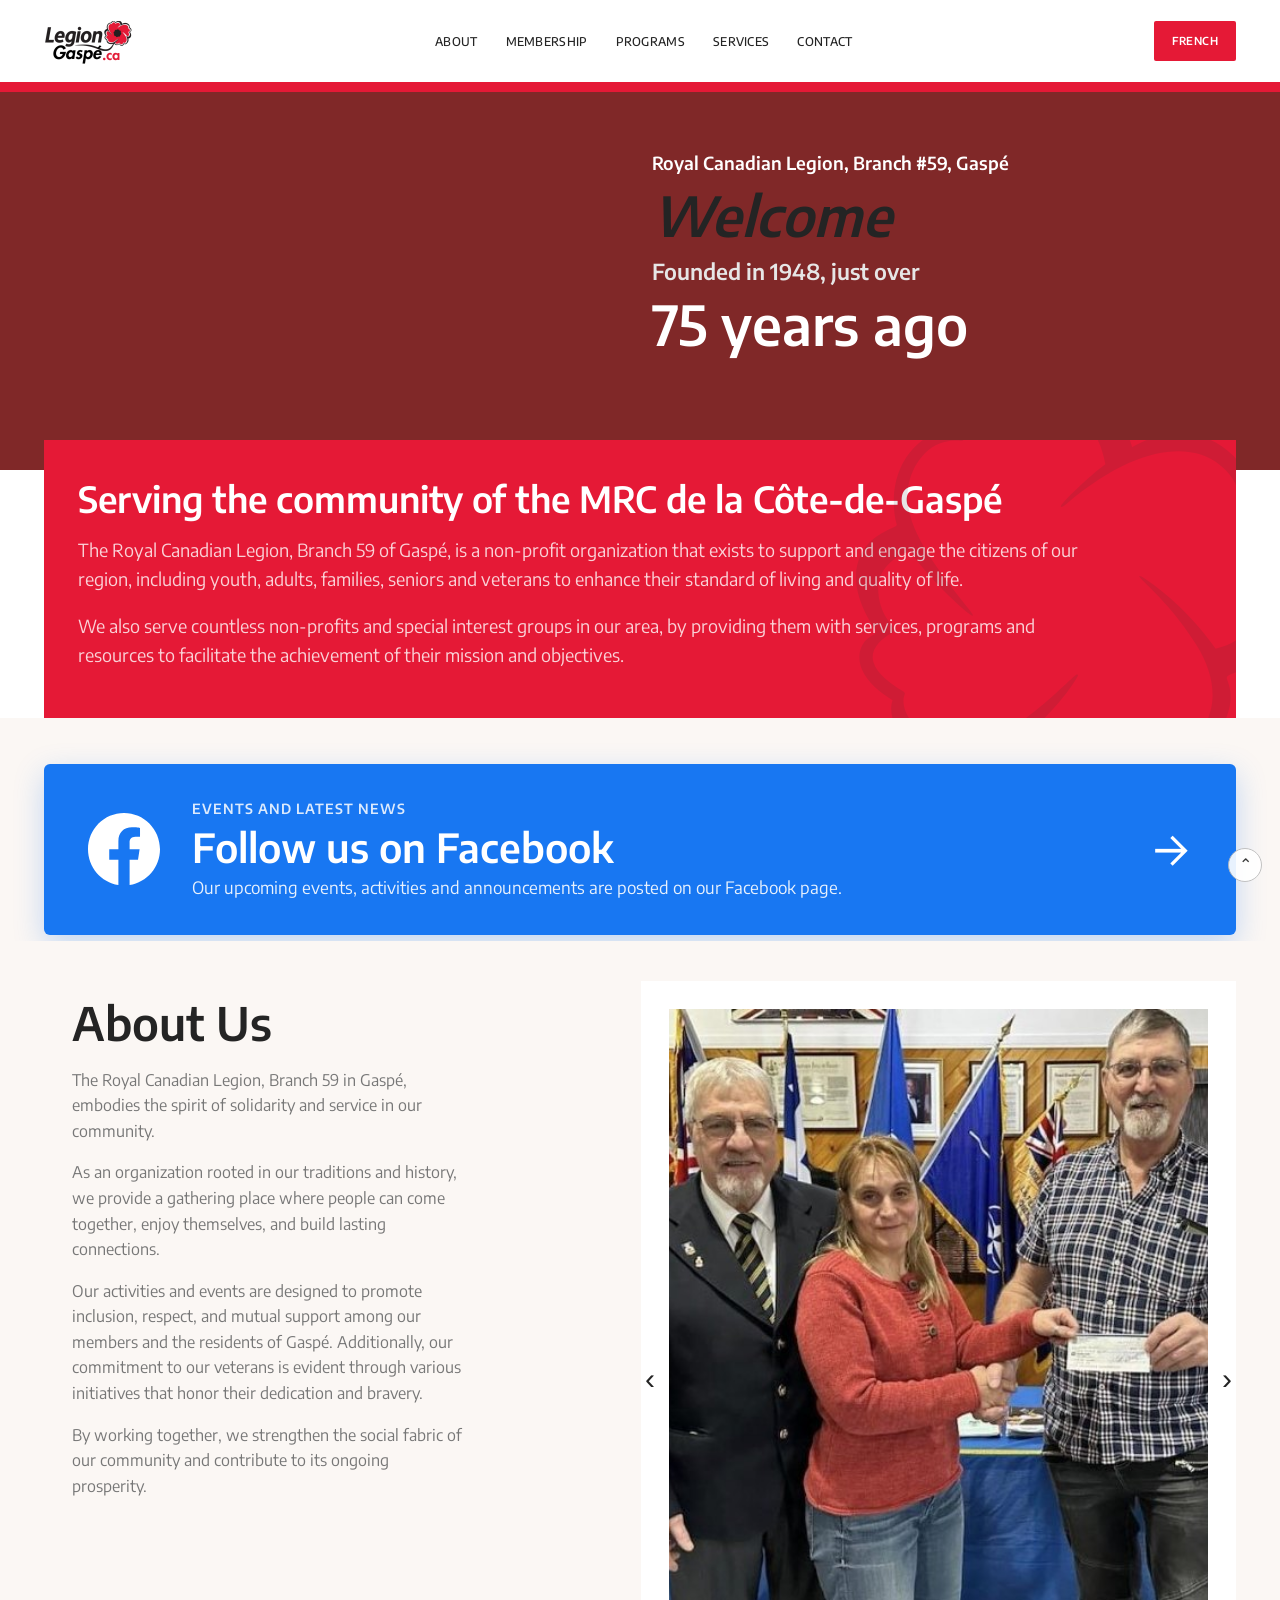
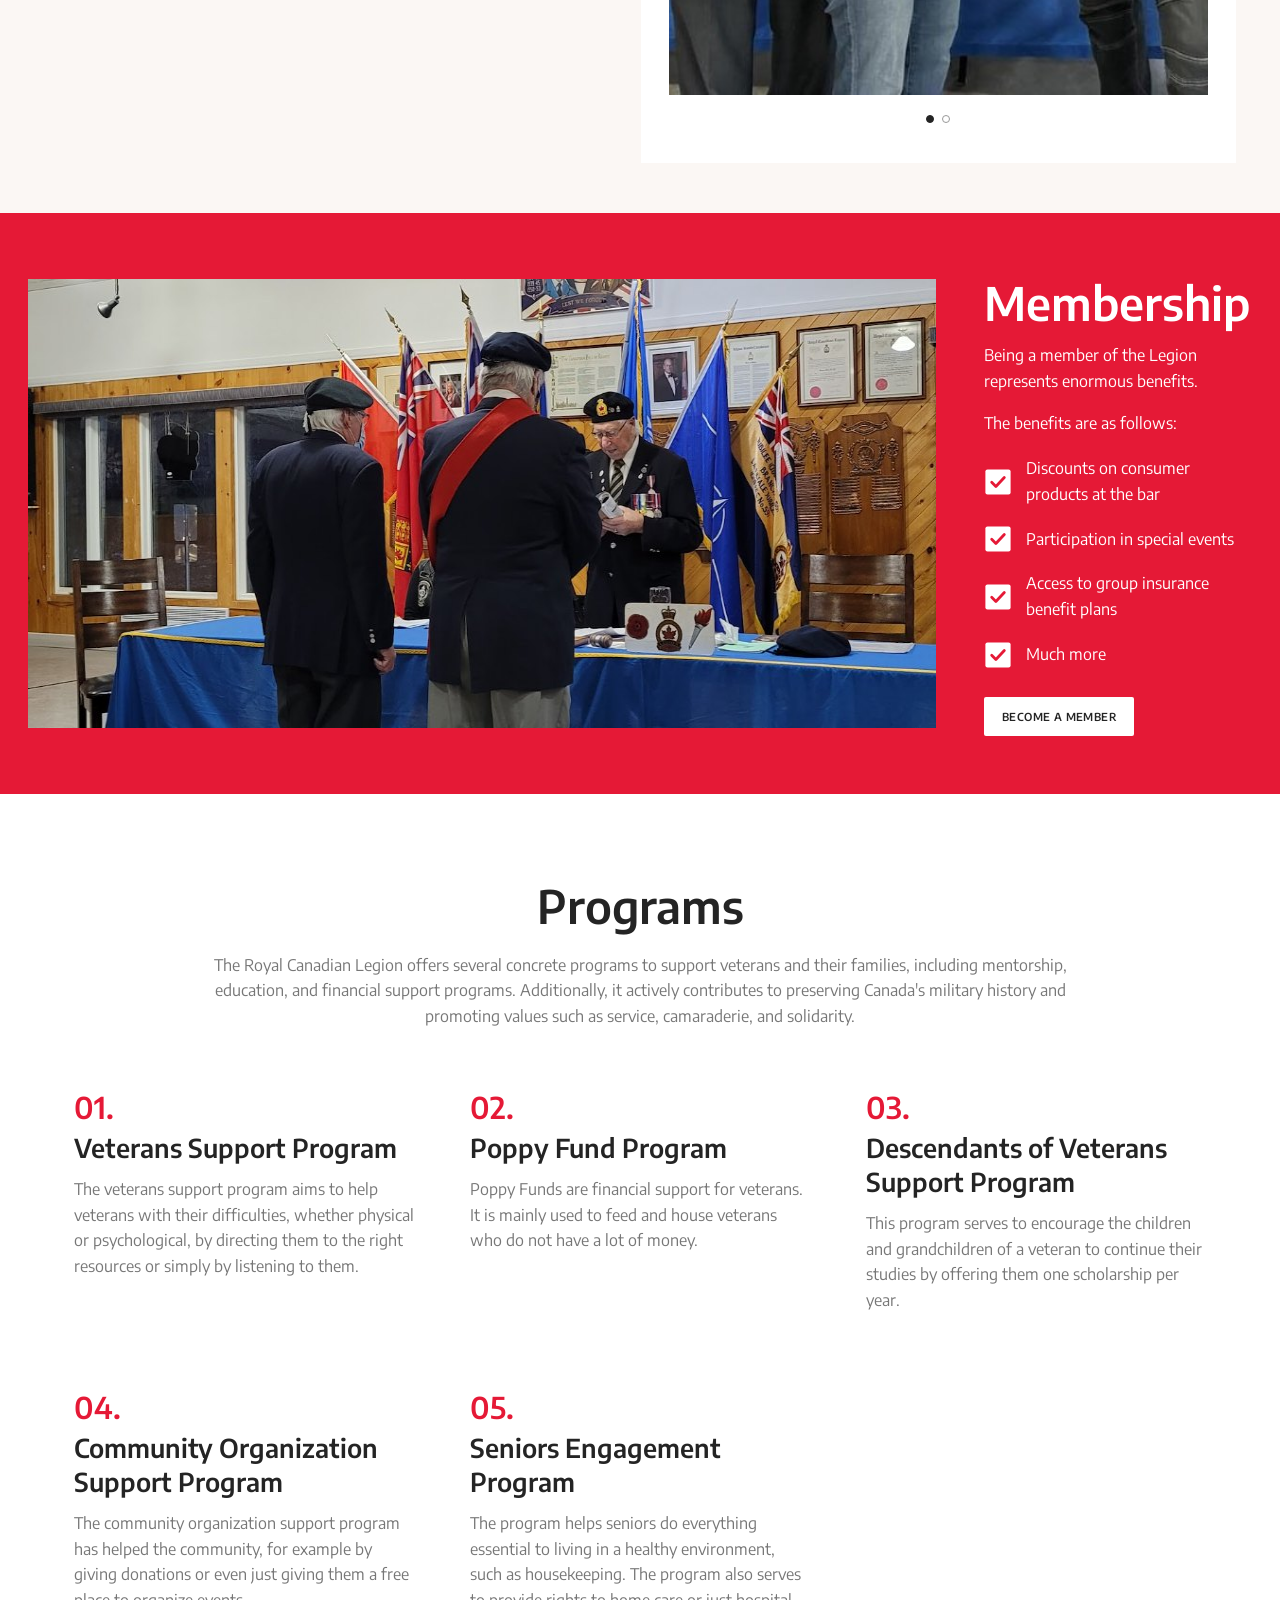
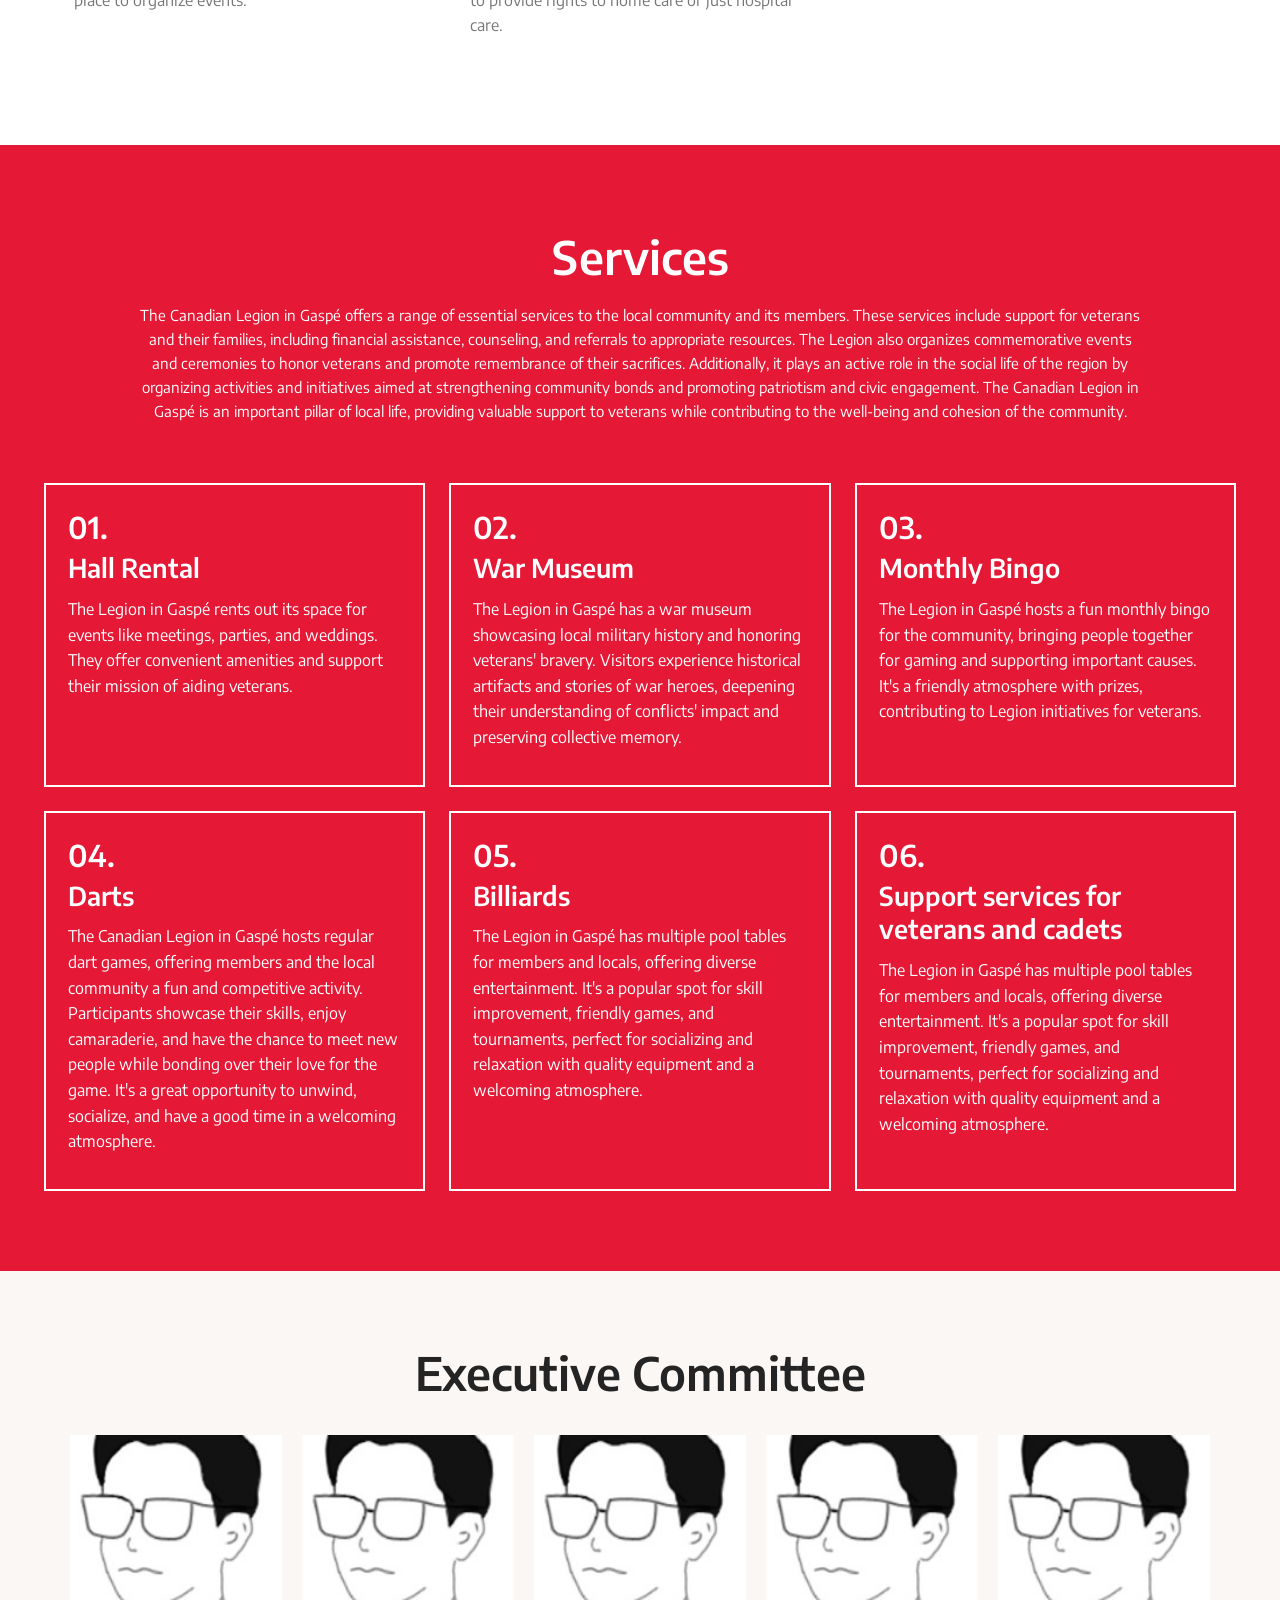
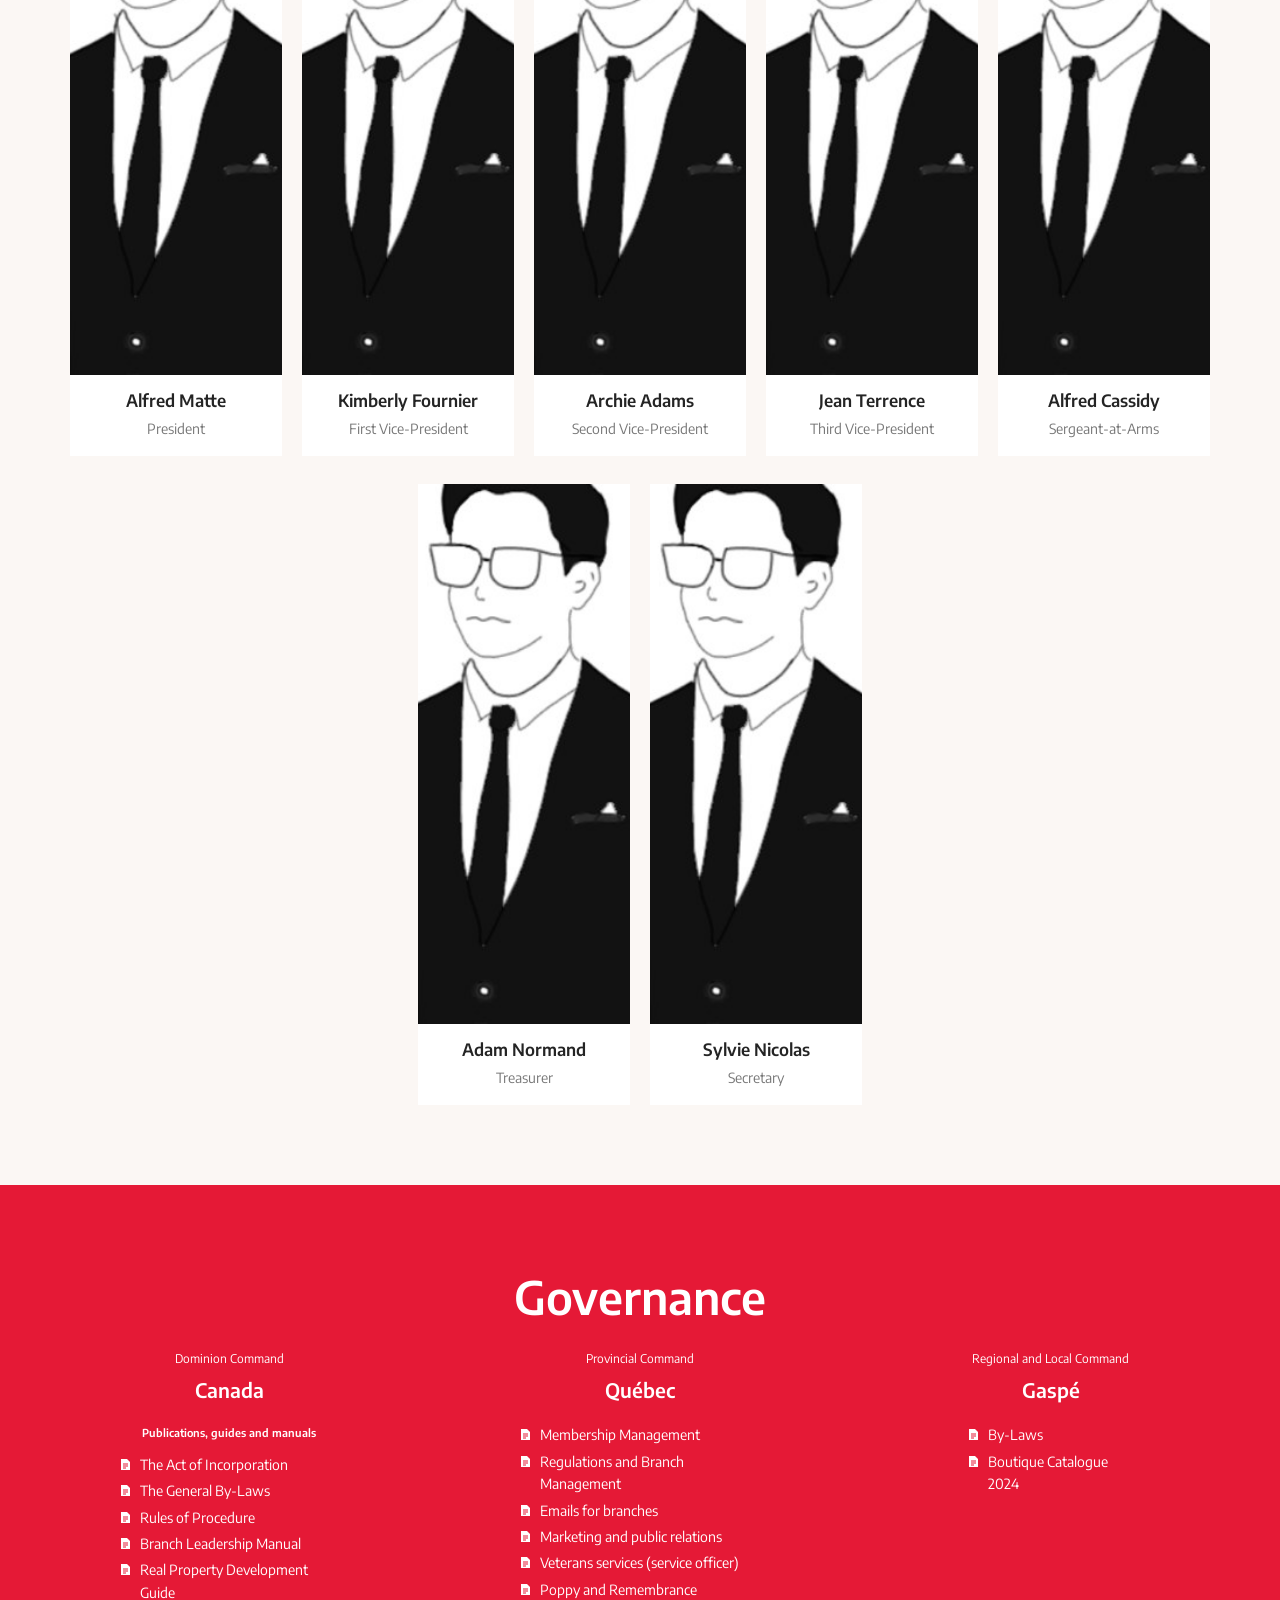
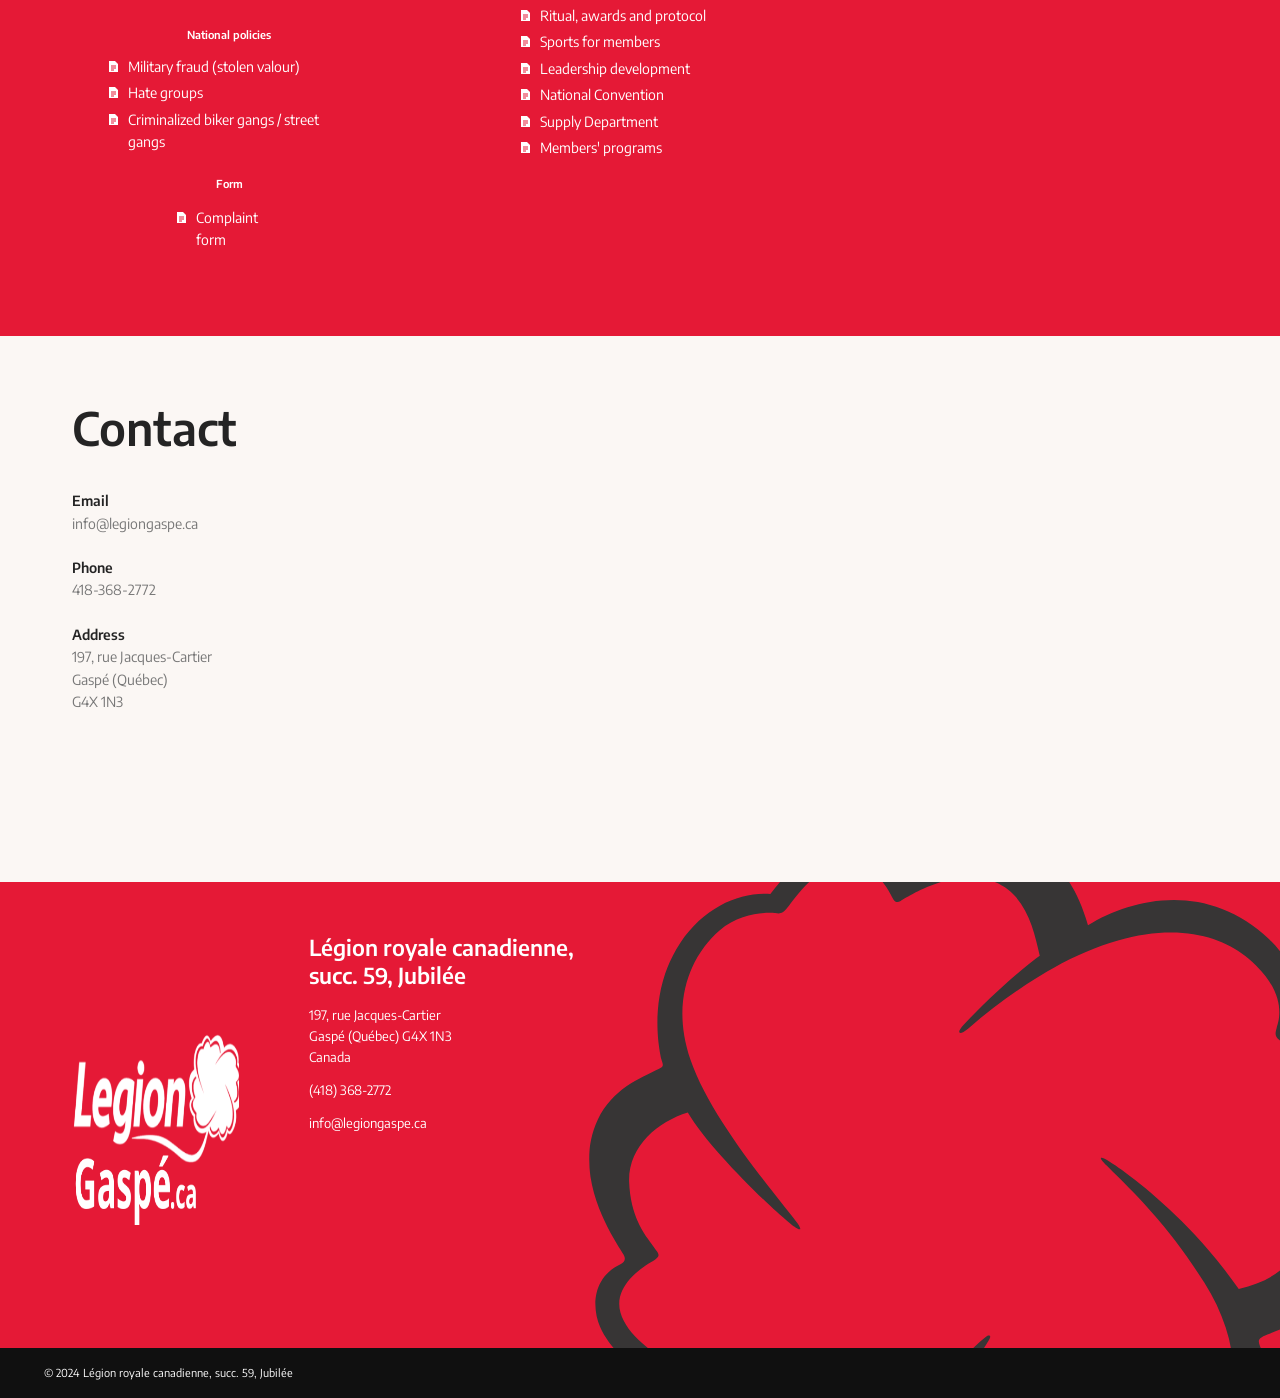
==== index.html @ cd894295 "Migrate Légion Gaspé site from WordPress to static site EN and FR single-page sites, shared CSS/JS, " ====
<!doctype html>
<html lang="en-CA">
<head>
<meta charset="utf-8">
<meta name="viewport" content="width=device-width, initial-scale=1">
<title>Royal Canadian Legion, Branch 59, Gaspé</title>
<meta name="description" content="The Royal Canadian Legion, Branch 59 in Gaspé: supporting veterans, families and the community of the MRC de la Côte-de-Gaspé since 1948.">
<link rel="alternate" hreflang="fr" href="francais/">
<link rel="icon" href="favicon.svg" type="image/svg+xml">
<link rel="preconnect" href="https://fonts.googleapis.com">
<link rel="preconnect" href="https://fonts.gstatic.com" crossorigin>
<link href="https://fonts.googleapis.com/css2?family=Encode+Sans:ital,wght@0,400;0,500;0,600;1,600&amp;display=swap" rel="stylesheet">
<link rel="stylesheet" href="assets/site.css">
</head>
<body>
<header class="site-header">
  <div class="wrap">
    <a class="brand" href="#top" aria-label="Royal Canadian Legion, Branch 59, Gaspé"><img src="assets/logo.png" alt="Legion Gaspé" width="360" height="240"></a>
    <nav aria-label="Menu">
      <button class="menu-toggle" aria-expanded="false" aria-controls="nav" aria-label="Menu"><span></span><span></span><span></span></button>
      <ul class="nav" id="nav">
        <li><a href="#about">About</a></li>
        <li><a href="#membership">Membership</a></li>
        <li><a href="#programs">Programs</a></li>
        <li><a href="#services">Services</a></li>
        <li><a href="#contact">Contact</a></li>
      </ul>
    </nav>
    <a class="btn header-cta" href="francais/" hreflang="fr" lang="fr">French</a>
  </div>
</header>

<main id="top">
<section class="hero" aria-label="Welcome">
  <iframe src="https://www.youtube-nocookie.com/embed/n4W3IsTCSDo?autoplay=1&amp;mute=1&amp;loop=1&amp;playlist=n4W3IsTCSDo&amp;controls=0&amp;playsinline=1&amp;rel=0&amp;modestbranding=1" title="" aria-hidden="true" tabindex="-1" allow="autoplay; encrypted-media" loading="lazy"></iframe>
  <div class="wrap">
    <div class="hero-text">
      <p class="kicker">Royal Canadian Legion, Branch #59, Gaspé</p>
      <h1 class="big it">Welcome</h1>
      <p class="mid">Founded in 1948, just over</p>
      <p class="big">75 years ago</p>
    </div>
  </div>
</section>

<section class="intro">
  <div class="wrap card">
    <h2>Serving the community of the MRC de la Côte-de-Gaspé</h2>
    <p>The Royal Canadian Legion, Branch 59 of Gaspé, is a non-profit organization that exists to support and engage the citizens of our region, including youth, adults, families, seniors and veterans to enhance their standard of living and quality of life.</p><p>We also serve countless non-profits and special interest groups in our area, by providing them with services, programs and resources to facilitate the achievement of their mission and objectives.</p>
  </div>
</section>

<section class="fb" id="events">
  <div class="wrap">
    <a class="fb-btn" href="https://www.facebook.com/" target="_blank" rel="noopener">
      <svg viewBox="0 0 24 24" width="64" height="64" aria-hidden="true"><path fill="currentColor" d="M24 12.07C24 5.4 18.63 0 12 0S0 5.4 0 12.07C0 18.1 4.39 23.1 10.13 24v-8.44H7.08v-3.49h3.05V9.41c0-3.02 1.79-4.69 4.53-4.69 1.31 0 2.68.24 2.68.24v2.97h-1.51c-1.49 0-1.96.93-1.96 1.89v2.25h3.33l-.53 3.49h-2.8V24C19.61 23.1 24 18.1 24 12.07z"/></svg>
      <span class="fb-copy"><span class="fb-kicker">Events and latest news</span><span class="fb-main">Follow us on Facebook</span><span class="fb-text">Our upcoming events, activities and announcements are posted on our Facebook page.</span></span>
      <span class="fb-arrow" aria-hidden="true">&#8594;</span>
    </a>
  </div>
</section>

<section class="about" id="about">
  <div class="wrap">
    <div class="about-text">
      <h2>About Us</h2>
      <p>The Royal Canadian Legion, Branch 59 in Gaspé, embodies the spirit of solidarity and service in our community.</p><p>As an organization rooted in our traditions and history, we provide a gathering place where people can come together, enjoy themselves, and build lasting connections.</p><p>Our activities and events are designed to promote inclusion, respect, and mutual support among our members and the residents of Gaspé. Additionally, our commitment to our veterans is evident through various initiatives that honor their dedication and bravery.</p><p>By working together, we strengthen the social fabric of our community and contribute to its ongoing prosperity.</p>
    </div>
    <div class="slider">
      <div class="slides">
        <img class="on" src="assets/about-1.jpg" alt="Branch members presenting a cheque at the Legion hall" width="600" height="606">
        <img src="assets/about-2.jpg" alt="Darts tournament winners at the Legion hall" width="480" height="854" loading="lazy">
      </div>
      <button class="arrow prev" aria-label="Previous image">&#8249;</button>
      <button class="arrow next" aria-label="Next image">&#8250;</button>
      <div class="dots"><button class="on" aria-label="Image 1"></button><button aria-label="Image 2"></button></div>
    </div>
  </div>
</section>

<section class="membership on-red" id="membership">
  <div class="inner">
    <img src="assets/membership.jpg" alt="Legion members at a ceremony in the branch hall" width="960" height="449" loading="lazy">
    <div>
      <h2>Membership</h2>
      <p>Being a member of the Legion represents enormous benefits.</p><p>The benefits are as follows:</p>
      <ul class="checks">
          <li><img src="assets/check.svg" alt="" width="28" height="28">Discounts on consumer products at the bar</li>
          <li><img src="assets/check.svg" alt="" width="28" height="28">Participation in special events</li>
          <li><img src="assets/check.svg" alt="" width="28" height="28">Access to group insurance benefit plans</li>
          <li><img src="assets/check.svg" alt="" width="28" height="28">Much more</li>
      </ul>
      <a class="btn btn-white" href="https://portal.legion.ca/join" target="_blank" rel="noopener">Become a member</a>
    </div>
  </div>
</section>

<section class="programs" id="programs">
  <div class="wrap">
    <h2 class="sec-title">Programs</h2>
    <p class="lead">The Royal Canadian Legion offers several concrete programs to support veterans and their families, including mentorship, education, and financial support programs. Additionally, it actively contributes to preserving Canada&#x27;s military history and promoting values such as service, camaraderie, and solidarity.</p>
    <div class="grid3">
      <div class="item"><span class="num">01.</span><h3>Veterans Support Program</h3><p>The veterans support program aims to help veterans with their difficulties, whether physical or psychological, by directing them to the right resources or simply by listening to them.</p></div>
      <div class="item"><span class="num">02.</span><h3>Poppy Fund Program</h3><p>Poppy Funds are financial support for veterans. It is mainly used to feed and house veterans who do not have a lot of money.</p></div>
      <div class="item"><span class="num">03.</span><h3>Descendants of Veterans Support Program</h3><p>This program serves to encourage the children and grandchildren of a veteran to continue their studies by offering them one scholarship per year.</p></div>
      <div class="item"><span class="num">04.</span><h3>Community Organization Support Program</h3><p>The community organization support program has helped the community, for example by giving donations or even just giving them a free place to organize events.</p></div>
      <div class="item"><span class="num">05.</span><h3>Seniors Engagement Program</h3><p>The program helps seniors do everything essential to living in a healthy environment, such as housekeeping. The program also serves to provide rights to home care or just hospital care.</p></div>
    </div>
  </div>
</section>

<section class="services on-red" id="services">
  <div class="wrap">
    <h2 class="sec-title">Services</h2>
    <p class="lead">The Canadian Legion in Gaspé offers a range of essential services to the local community and its members. These services include support for veterans and their families, including financial assistance, counseling, and referrals to appropriate resources. The Legion also organizes commemorative events and ceremonies to honor veterans and promote remembrance of their sacrifices. Additionally, it plays an active role in the social life of the region by organizing activities and initiatives aimed at strengthening community bonds and promoting patriotism and civic engagement. The Canadian Legion in Gaspé is an important pillar of local life, providing valuable support to veterans while contributing to the well-being and cohesion of the community.</p>
    <div class="grid3">
      <div class="item"><span class="num">01.</span><h3>Hall Rental</h3><p>The Legion in Gaspé rents out its space for events like meetings, parties, and weddings. They offer convenient amenities and support their mission of aiding veterans.</p></div>
      <div class="item"><span class="num">02.</span><h3>War Museum</h3><p>The Legion in Gaspé has a war museum showcasing local military history and honoring veterans&#x27; bravery. Visitors experience historical artifacts and stories of war heroes, deepening their understanding of conflicts&#x27; impact and preserving collective memory.</p></div>
      <div class="item"><span class="num">03.</span><h3>Monthly Bingo</h3><p>The Legion in Gaspé hosts a fun monthly bingo for the community, bringing people together for gaming and supporting important causes. It&#x27;s a friendly atmosphere with prizes, contributing to Legion initiatives for veterans.</p></div>
      <div class="item"><span class="num">04.</span><h3>Darts</h3><p>The Canadian Legion in Gaspé hosts regular dart games, offering members and the local community a fun and competitive activity. Participants showcase their skills, enjoy camaraderie, and have the chance to meet new people while bonding over their love for the game. It&#x27;s a great opportunity to unwind, socialize, and have a good time in a welcoming atmosphere.</p></div>
      <div class="item"><span class="num">05.</span><h3>Billiards</h3><p>The Legion in Gaspé has multiple pool tables for members and locals, offering diverse entertainment. It&#x27;s a popular spot for skill improvement, friendly games, and tournaments, perfect for socializing and relaxation with quality equipment and a welcoming atmosphere.</p></div>
      <div class="item"><span class="num">06.</span><h3>Support services for veterans and cadets</h3><p>The Legion in Gaspé has multiple pool tables for members and locals, offering diverse entertainment. It&#x27;s a popular spot for skill improvement, friendly games, and tournaments, perfect for socializing and relaxation with quality equipment and a welcoming atmosphere.</p></div>
    </div>
  </div>
</section>

<section class="executive" id="executive">
  <div class="wrap">
    <h2 class="sec-title">Executive Committee</h2>
    <div class="execs">
      <div class="exec"><img src="assets/executive.jpg" alt="" width="421" height="540" loading="lazy"><h3>Alfred Matte</h3><span>President</span></div>
      <div class="exec"><img src="assets/executive.jpg" alt="" width="421" height="540" loading="lazy"><h3>Kimberly Fournier</h3><span>First Vice-President</span></div>
      <div class="exec"><img src="assets/executive.jpg" alt="" width="421" height="540" loading="lazy"><h3>Archie Adams</h3><span>Second Vice-President</span></div>
      <div class="exec"><img src="assets/executive.jpg" alt="" width="421" height="540" loading="lazy"><h3>Jean Terrence</h3><span>Third Vice-President</span></div>
      <div class="exec"><img src="assets/executive.jpg" alt="" width="421" height="540" loading="lazy"><h3>Alfred Cassidy</h3><span>Sergeant-at-Arms</span></div>
      <div class="exec"><img src="assets/executive.jpg" alt="" width="421" height="540" loading="lazy"><h3>Adam Normand</h3><span>Treasurer</span></div>
      <div class="exec"><img src="assets/executive.jpg" alt="" width="421" height="540" loading="lazy"><h3>Sylvie Nicolas</h3><span>Secretary</span></div>
    </div>
  </div>
</section>

<section class="governance on-red" id="governance">
  <div class="wrap">
    <h2 class="sec-title">Governance</h2>
    <div class="gov">
      <div>
        <span class="label">Dominion Command</span><h3>Canada</h3>
        <h4>Publications, guides and manuals</h4>
        <ul>
          <li><a href="https://portal.legion.ca/docs/default-source/branch-and-command-resources/bylaws-and-procedures/act-to-incorporate_fr.pdf" target="_blank" rel="noopener">The Act of Incorporation</a></li>
          <li><a href="https://portal.legion.ca/docs/default-source/branch-and-command-resources/bylaws-and-procedures/bylaws_f.pdf" target="_blank" rel="noopener">The General By-Laws</a></li>
          <li><a href="https://portal.legion.ca/docs/default-source/branch-and-command-resources/bylaws-and-procedures/procedures-01-22-fr.pdf" target="_blank" rel="noopener">Rules of Procedure</a></li>
          <li><a href="https://portal.legion.ca/docs/default-source/branch-and-command-resources/bylaws-and-procedures/branchleadership_f.pdf" target="_blank" rel="noopener">Branch Leadership Manual</a></li>
          <li><a href="https://portal.legion.ca/docs/default-source/branch-and-command-resources/bylaws-and-procedures/realproperty_f.pdf" target="_blank" rel="noopener">Real Property Development Guide</a></li>
        </ul>
        <h4>National policies</h4>
        <ul>
          <li><a href="https://portal.legion.ca/docs/default-source/branch-and-command-resources/bylaws-and-procedures/legion-policy_stolen-valour_bil.pdf" target="_blank" rel="noopener">Military fraud (stolen valour)</a></li>
          <li><a href="https://portal.legion.ca/docs/default-source/branch-and-command-resources/bylaws-and-procedures/policy_hate-groups.pdf" target="_blank" rel="noopener">Hate groups</a></li>
          <li><a href="https://portal.legion.ca/docs/default-source/branch-and-command-resources/bylaws-and-procedures/44-1-omg-colour-policy_f.pdf" target="_blank" rel="noopener">Criminalized biker gangs / street gangs</a></li>
        </ul>
        <h4>Form</h4>
        <ul>
          <li><a href="https://portal.legion.ca/fr/Ressources%E2%80%93Directions-Filiales/reglements-et-gestion-de-filiale" target="_blank" rel="noopener">Complaint form</a></li>
        </ul>
      </div>
      <div>
        <span class="label">Provincial Command</span><h3>Québec</h3>
        <ul>
          <li><a href="https://portal.legion.ca/fr/Ressources%E2%80%93Directions-Filiales/adhesion" target="_blank" rel="noopener">Membership Management</a></li>
          <li><a href="https://portal.legion.ca/fr/Ressources%E2%80%93Directions-Filiales/reglements-et-gestion-de-filiale" target="_blank" rel="noopener">Regulations and Branch Management</a></li>
          <li><a href="https://portal.legion.ca/fr/Ressources%E2%80%93Directions-Filiales/courriels-a-l-intention-des-filiales" target="_blank" rel="noopener">Emails for branches</a></li>
          <li><a href="https://portal.legion.ca/fr/Ressources%E2%80%93Directions-Filiales/ressources-marketing" target="_blank" rel="noopener">Marketing and public relations</a></li>
          <li><a href="https://portal.legion.ca/fr/Ressources%E2%80%93Directions-Filiales/services-aux-veterans" target="_blank" rel="noopener">Veterans services (service officer)</a></li>
          <li><a href="https://portal.legion.ca/fr/Ressources%E2%80%93Directions-Filiales/coquelicot-et-souvenir" target="_blank" rel="noopener">Poppy and Remembrance</a></li>
          <li><a href="https://portal.legion.ca/fr/Ressources%E2%80%93Directions-Filiales/Rituel-Recompenses" target="_blank" rel="noopener">Ritual, awards and protocol</a></li>
          <li><a href="https://portal.legion.ca/fr/Ressources%E2%80%93Directions-Filiales/sports-pour-membres" target="_blank" rel="noopener">Sports for members</a></li>
          <li><a href="https://portal.legion.ca/fr/Ressources%E2%80%93Directions-Filiales/perfectionnement-en-leadership" target="_blank" rel="noopener">Leadership development</a></li>
          <li><a href="https://portal.legion.ca/fr/Ressources%E2%80%93Directions-Filiales/congr%C3%A8s-national" target="_blank" rel="noopener">National Convention</a></li>
          <li><a href="https://portal.legion.ca/fr/Ressources%E2%80%93Directions-Filiales/departement-d-approvisionnement" target="_blank" rel="noopener">Supply Department</a></li>
          <li><a href="https://portal.legion.ca/fr/programmes-des-membres" target="_blank" rel="noopener">Members&#x27; programs</a></li>
        </ul>
      </div>
      <div>
        <span class="label">Regional and Local Command</span><h3>Gaspé</h3>
        <ul>
          <li><a href="assets/rclg-reglements-bylaws.pdf">By-Laws</a></li>
          <li><a href="https://portal.legion.ca/docs/default-source/branch-and-command-resources/supply/catalogue_e.pdf" target="_blank" rel="noopener">Boutique Catalogue 2024</a></li>
        </ul>
      </div>
    </div>
  </div>
</section>

<section class="contact" id="contact">
  <div class="wrap">
    <div class="info">
      <h2>Contact</h2>
      <dl>
        <dt>Email</dt><dd><a href="mailto:info@legiongaspe.ca">info@legiongaspe.ca</a></dd>
        <dt>Phone</dt><dd><a href="tel:+14183682772">418-368-2772</a></dd>
        <dt>Address</dt><dd>197, rue Jacques-Cartier<br>Gaspé (Québec)<br>G4X 1N3</dd>
      </dl>
    </div>
    <iframe class="map" src="https://maps.google.com/maps?q=L%C3%A9gion+royale+canadienne+197+rue+Jacques-Cartier+Gasp%C3%A9+QC+G4X+1N3&amp;z=15&amp;output=embed" title="Map: 197 rue Jacques-Cartier, Gaspé" loading="lazy" referrerpolicy="no-referrer-when-downgrade"></iframe>
  </div>
</section>
</main>

<footer class="site-footer">
  <div class="wrap">
    <img class="flogo" src="assets/logo-white.png" alt="Legion Gaspé" width="360" height="360" loading="lazy">
    <div>
      <h2>Légion royale canadienne,<br>succ. 59, Jubilée</h2>
      <p>197, rue Jacques-Cartier<br>Gaspé (Québec) G4X 1N3<br>Canada</p>
      <p><a href="tel:+14183682772">(418) 368-2772</a></p>
      <p><a href="mailto:info@legiongaspe.ca">info@legiongaspe.ca</a></p>
    </div>
  </div>
  <div class="bottom"><div class="wrap">© 2024 Légion royale canadienne, succ. 59, Jubilée</div></div>
</footer>
<a class="totop" href="#top" aria-label="Back to top">&#8963;</a>
<script src="assets/site.js" defer></script>
</body>
</html>
---- assets/site.css ----
/* Légion royale canadienne, succursale 59, Gaspé — static site styles */
:root{
  --red:#E51936; --red-dark:#C8102E; --ink:#242424; --muted:#777; --cream:#FBF7F4;
  --black:#101010; --white:#fff; --wrap:1192px;
}
*,*::before,*::after{box-sizing:border-box}
html{scroll-behavior:smooth;scroll-padding-top:90px}
body{margin:0;font-family:"Encode Sans",Arial,Helvetica,sans-serif;font-size:16px;line-height:1.6;color:var(--muted);background:var(--white);-webkit-font-smoothing:antialiased}
img{max-width:100%;display:block}
a{color:inherit}
h1,h2,h3,h4{font-weight:600;color:var(--ink);margin:0}
p{margin:0 0 1em}
.wrap{width:min(var(--wrap),100% - 48px);margin:0 auto}
.sec-title{font-size:46px;line-height:1.4;text-align:center;margin-bottom:14px}
.lead{max-width:860px;margin:0 auto 60px;text-align:center}
.on-red,.on-red h1,.on-red h2,.on-red h3,.on-red h4{color:var(--white)}

/* Header */
.site-header{position:sticky;top:0;z-index:50;background:var(--white);border-bottom:10px solid var(--red)}
.site-header .wrap{display:flex;align-items:center;justify-content:space-between;gap:24px;height:82px}
.brand img{width:90px;height:auto}
.nav{display:flex;gap:28px;list-style:none;margin:0;padding:0}
.nav a{font-size:12px;font-weight:500;text-transform:uppercase;letter-spacing:.3px;text-decoration:none;color:var(--ink);transition:color .2s}
.nav a:hover,.nav a.active{color:var(--red)}
.btn{display:inline-block;background:var(--red);color:var(--white);font-size:11px;font-weight:600;text-transform:uppercase;letter-spacing:.4px;text-decoration:none;padding:11px 18px;border-radius:2px;transition:background .2s}
.btn:hover{background:var(--red-dark)}
.btn-white{background:var(--white);color:var(--ink)}
.btn-white:hover{background:var(--cream)}
.menu-toggle{display:none;background:none;border:0;padding:8px;cursor:pointer}
.menu-toggle span{display:block;width:24px;height:2px;background:var(--ink);margin:5px 0}

/* Hero */
.hero{position:relative;height:378px;overflow:hidden;background:#6d2a2a}
.hero iframe{position:absolute;top:50%;left:50%;width:max(100%,700px);height:max(100%,56.25vw);transform:translate(-50%,-50%) scale(1.15);border:0;pointer-events:none}
.hero::after{content:"";position:absolute;inset:0;background:rgba(136,40,40,.69)}
.hero .wrap{position:relative;z-index:1;height:100%;display:flex;align-items:center}
.hero-text{margin-left:50%;padding-left:12px;color:var(--white)}
.hero-text .kicker{font-size:18px;font-weight:600;line-height:1;margin-bottom:14px}
.hero-text .big{font-size:55px;font-weight:600;line-height:1.05}
.hero-text .big.it{font-style:italic;margin-bottom:10px}
.hero-text .mid{font-size:22px;font-weight:600;color:#e6e6e6;margin-bottom:6px}

/* Intro card overlapping the hero */
.intro{position:relative;z-index:2;margin-top:-30px}
.intro .card{position:relative;overflow:hidden;background:var(--red);padding:34px 60px 30px 34px}
.intro .card::after{content:"";position:absolute;right:-40px;top:-40px;width:420px;height:390px;background:url(poppy.svg) no-repeat center/contain;opacity:.12;pointer-events:none}
.intro h2{position:relative;font-size:36px;line-height:1.4;color:var(--white);margin-bottom:12px}
.intro p{position:relative;font-size:18px;line-height:1.6;color:rgba(255,255,255,.8);max-width:1020px}

/* About */
.about{background:var(--cream);padding:40px 0 50px}
.about .wrap{display:grid;grid-template-columns:1fr 1.1fr;gap:56px;align-items:start}
.about-text{padding:10px 0 0 28px;max-width:420px}
.about-text h2{font-size:46px;line-height:1.4;margin-bottom:12px}
.slider{position:relative;background:var(--white);padding:28px 28px 40px}
.slides{position:relative;aspect-ratio:613/780;overflow:hidden}
.slides img{position:absolute;inset:0;width:100%;height:100%;object-fit:cover;opacity:0;transition:opacity .6s}
.slides img.on{opacity:1}
.slider .arrow{position:absolute;top:calc(50% - 14px);background:none;border:0;color:var(--ink);font-size:30px;line-height:1;cursor:pointer;padding:6px}
.slider .prev{left:-2px}.slider .next{right:-2px}
.dots{display:flex;justify-content:center;gap:8px;margin-top:20px}
.dots button{width:8px;height:8px;border-radius:50%;border:1px solid #999;background:none;padding:0;cursor:pointer}
.dots button.on{background:var(--ink);border-color:var(--ink)}

/* Membership */
.membership{background:var(--red);padding:58px 0}
.membership .inner{display:grid;grid-template-columns:minmax(0,908px) 1fr;gap:48px;align-items:center;padding:0 28px}
.membership h2{font-size:46px;line-height:1.4;margin-bottom:8px}
.membership p{color:var(--white)}
.checks{list-style:none;padding:0;margin:20px 0 28px}
.checks li{display:flex;align-items:center;gap:14px;color:var(--white);margin-bottom:18px}
.checks img{width:28px;height:28px}

/* Programs */
.programs{padding:80px 0 90px}
.grid3{display:grid;grid-template-columns:repeat(3,1fr);gap:60px 56px}
.item .num{display:block;font-size:30px;font-weight:600;line-height:1.2;color:var(--red);margin-bottom:6px}
.item h3{font-size:26px;line-height:1.3;margin-bottom:12px}
.programs .grid3{padding:0 30px}

/* Services */
.services{background:var(--red);padding:80px 0}
.services .lead{color:var(--white);max-width:1000px;font-size:15px}
.services .item{border:2px solid var(--white);padding:24px 22px 18px;color:var(--white)}
.services .item .num{color:var(--white)}
.services .grid3{gap:24px}

/* Executive */
.executive{background:var(--cream);padding:70px 0 80px}
.execs{display:flex;flex-wrap:wrap;justify-content:center;gap:28px 20px;margin-top:30px}
.exec{width:212px;background:var(--white);text-align:center;padding-bottom:14px}
.exec img{width:100%;aspect-ratio:421/540;object-fit:cover}
.exec h3{font-size:17px;margin:12px 0 2px}
.exec span{font-size:14px}

/* Governance */
.governance{background:var(--red);padding:80px 0;text-align:center}
.gov{display:grid;grid-template-columns:repeat(3,1fr);gap:40px;margin-top:20px}
.gov .label{font-size:12px;color:var(--white);display:block}
.gov h3{font-size:20px;margin:6px 0 18px}
.gov h4{font-size:11px;font-weight:600;margin:18px 0 12px}
.gov ul{list-style:none;padding:0;margin:0 auto;display:inline-block;text-align:left}
.gov li{margin:0 0 4px}
.gov a{color:var(--white);text-decoration:none;font-size:14px;display:flex;gap:10px;align-items:baseline}
.gov a:hover{text-decoration:underline}
.gov a::before{content:"";flex:0 0 9px;height:11px;background:url("data:image/svg+xml,%3Csvg xmlns='http://www.w3.org/2000/svg' viewBox='0 0 9 11'%3E%3Cpath d='M0 0h6l3 3v8H0z' fill='%23fff'/%3E%3Cpath d='M2 5h5M2 7h5M2 9h3' stroke='%23E51936'/%3E%3C/svg%3E") no-repeat}

/* Contact */
.contact{background:var(--cream);padding:60px 0 70px}
.contact .wrap{display:grid;grid-template-columns:1fr 1fr;gap:56px;align-items:start}
.contact .info{padding-left:28px}
.contact h2{font-size:46px;line-height:1.4;margin-bottom:30px}
.contact dl{margin:0}
.contact dt{font-size:14px;font-weight:600;color:var(--ink)}
.contact dd{margin:0 0 22px;font-size:14px}
.contact dd a{text-decoration:none}
.contact dd a:hover{color:var(--red)}
.map{width:100%;aspect-ratio:630/462;border:0}

/* Footer */
.site-footer{position:relative;overflow:hidden;background:var(--red);color:var(--white)}
.site-footer::after{content:"";position:absolute;left:46%;top:-40px;width:760px;height:700px;background:url(poppy.svg) no-repeat 0 0/contain;pointer-events:none}
.site-footer .wrap{position:relative;z-index:1;display:flex;gap:70px;padding:52px 0 54px}
.site-footer .flogo{width:167px;margin-left:28px}
.site-footer h2{font-size:22px;line-height:1.25;color:var(--white);margin-bottom:16px}
.site-footer p{font-size:13px;line-height:1.6;margin:0 0 12px}
.site-footer a{text-decoration:none}
.site-footer a:hover{text-decoration:underline}
.bottom{background:var(--black);color:var(--white);font-size:11px;position:relative;z-index:1}
.bottom .wrap{padding:16px 0}
.totop{position:fixed;right:18px;bottom:18px;width:34px;height:34px;border-radius:50%;border:1px solid #bbb;background:var(--white);color:var(--ink);display:grid;place-items:center;text-decoration:none;font-size:16px;z-index:40;opacity:.9}

/* Responsive */
@media (max-width:1024px){
  .nav{gap:16px}
  .hero-text{margin-left:40%}
  .grid3,.gov{grid-template-columns:repeat(2,1fr)}
  .membership .inner{grid-template-columns:1fr;padding:0 24px}
}
@media (max-width:820px){
  .menu-toggle{display:block}
  .nav{display:none;position:absolute;top:100%;left:0;right:0;flex-direction:column;gap:0;background:var(--white);border-bottom:4px solid var(--red);padding:8px 24px 14px}
  .nav.open{display:flex}
  .nav a{display:block;padding:10px 0;font-size:13px}
  .site-header .wrap{position:relative;height:70px}
  .brand img{width:76px}
  .about .wrap,.contact .wrap{grid-template-columns:1fr;gap:34px}
  .about-text,.contact .info{padding-left:0;max-width:none}
}
@media (max-width:600px){
  .sec-title,.about-text h2,.membership h2,.contact h2{font-size:34px}
  .hero{height:320px}
  .hero-text{margin-left:0;padding-left:0}
  .hero-text .big{font-size:40px}
  .hero-text .mid{font-size:18px}
  .intro .card{padding:26px 22px}
  .intro h2{font-size:26px}
  .intro p{font-size:16px}
  .grid3,.gov{grid-template-columns:1fr;gap:36px}
  .programs .grid3{padding:0}
  .programs,.services,.governance{padding:56px 0}
  .slider{padding:16px 16px 30px}
  .exec{width:calc(50% - 10px)}
  .site-footer .wrap{flex-direction:column;gap:28px}
  .site-footer .flogo{margin-left:0;width:140px}
  .site-footer::after{left:30%;top:auto;bottom:-120px;width:520px;height:480px}
  .header-cta{display:none}
}

/* Facebook call-to-action (events and latest news) */
.fb{background:var(--cream);padding:46px 0 6px}
.fb-btn{display:flex;align-items:center;gap:32px;background:#1877F2;color:#fff;text-decoration:none;border-radius:6px;padding:34px 44px;box-shadow:0 10px 30px rgba(24,119,242,.25);transition:transform .2s,box-shadow .2s,background .2s}
.fb-btn:hover{background:#0f66d8;transform:translateY(-2px);box-shadow:0 14px 36px rgba(24,119,242,.35)}
.fb-btn:focus-visible{outline:4px solid var(--red);outline-offset:4px}
.fb-btn svg{flex:0 0 auto;width:72px;height:72px}
.fb-copy{display:flex;flex-direction:column;gap:4px;flex:1}
.fb-kicker{font-size:14px;font-weight:600;text-transform:uppercase;letter-spacing:1px;opacity:.85}
.fb-main{font-size:40px;font-weight:600;line-height:1.15}
.fb-text{font-size:17px;opacity:.9}
.fb-arrow{font-size:56px;line-height:1;transition:transform .2s}
.fb-btn:hover .fb-arrow{transform:translateX(6px)}
@media (max-width:600px){
  .fb{padding:34px 0 0}
  .fb-btn{flex-direction:column;align-items:flex-start;gap:16px;padding:26px 24px}
  .fb-btn svg{width:52px;height:52px}
  .fb-main{font-size:28px}
  .fb-text{font-size:15px}
  .fb-arrow{display:none}
}
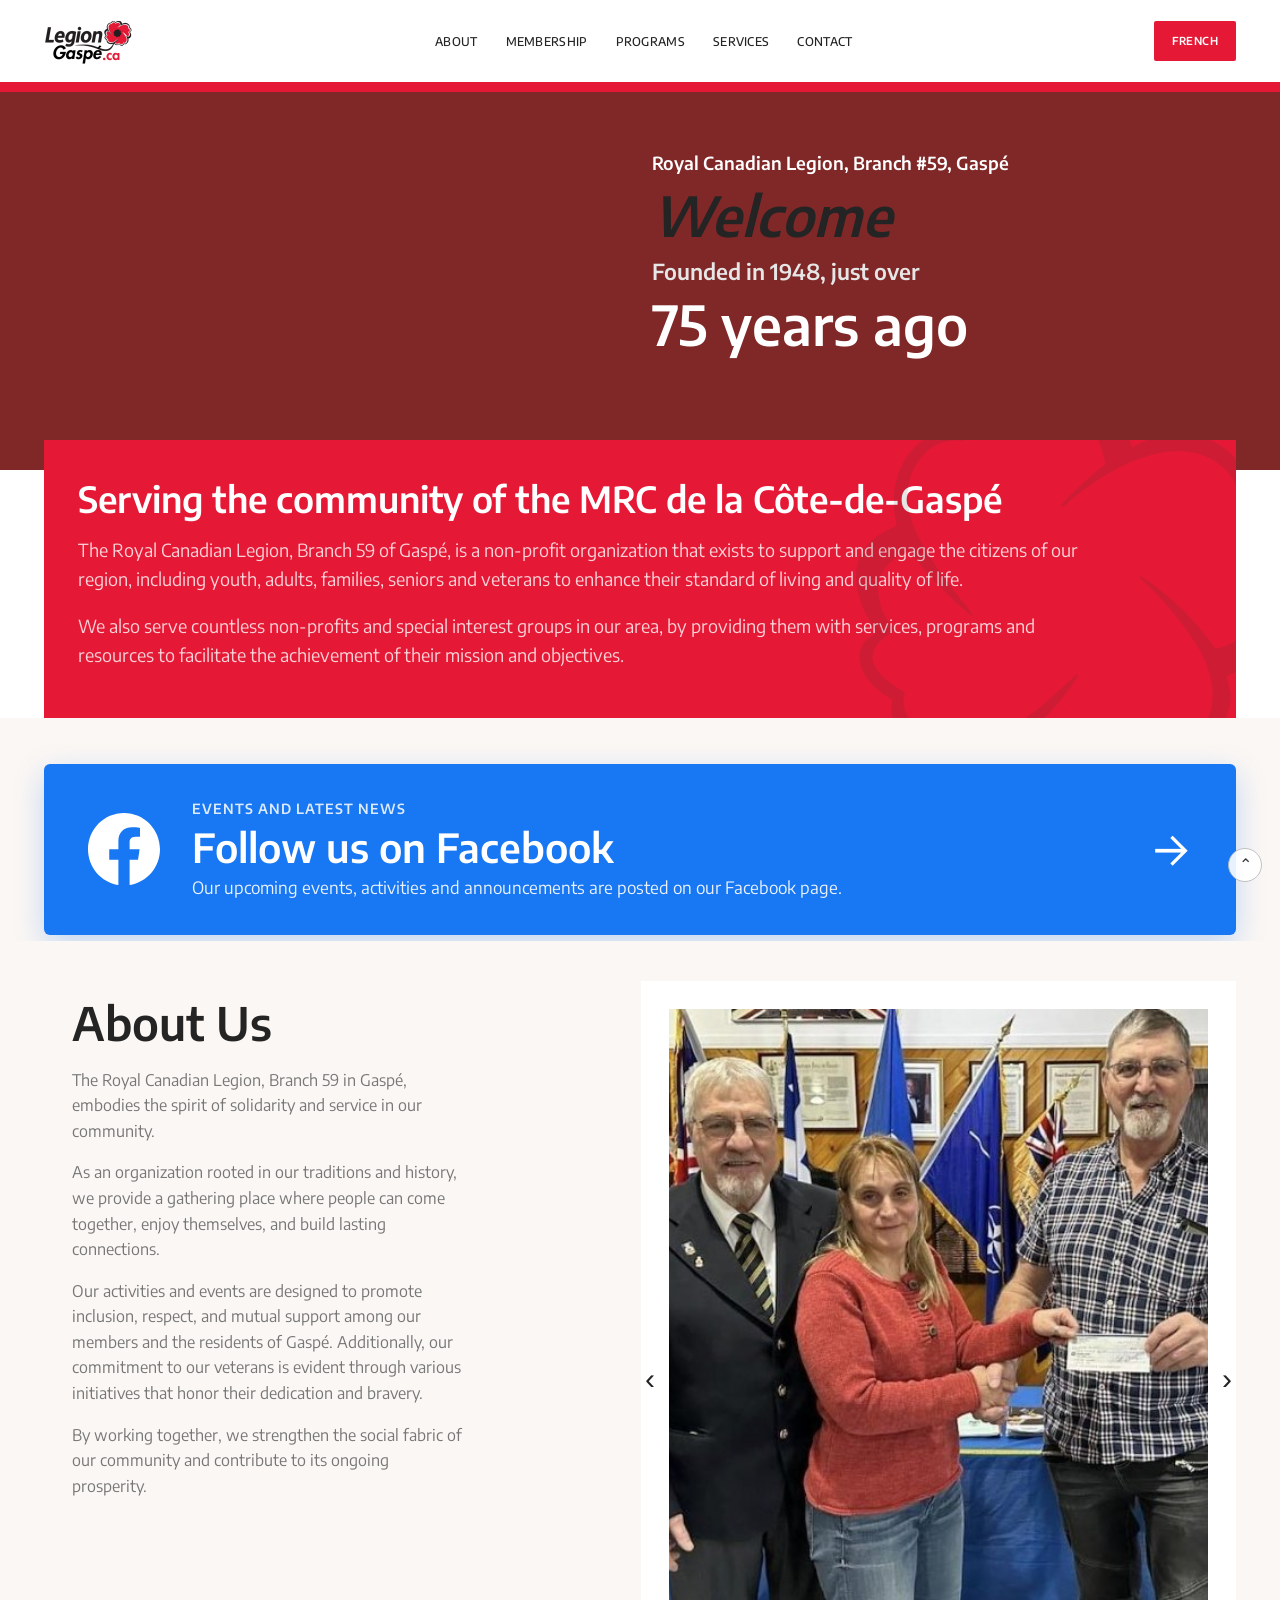
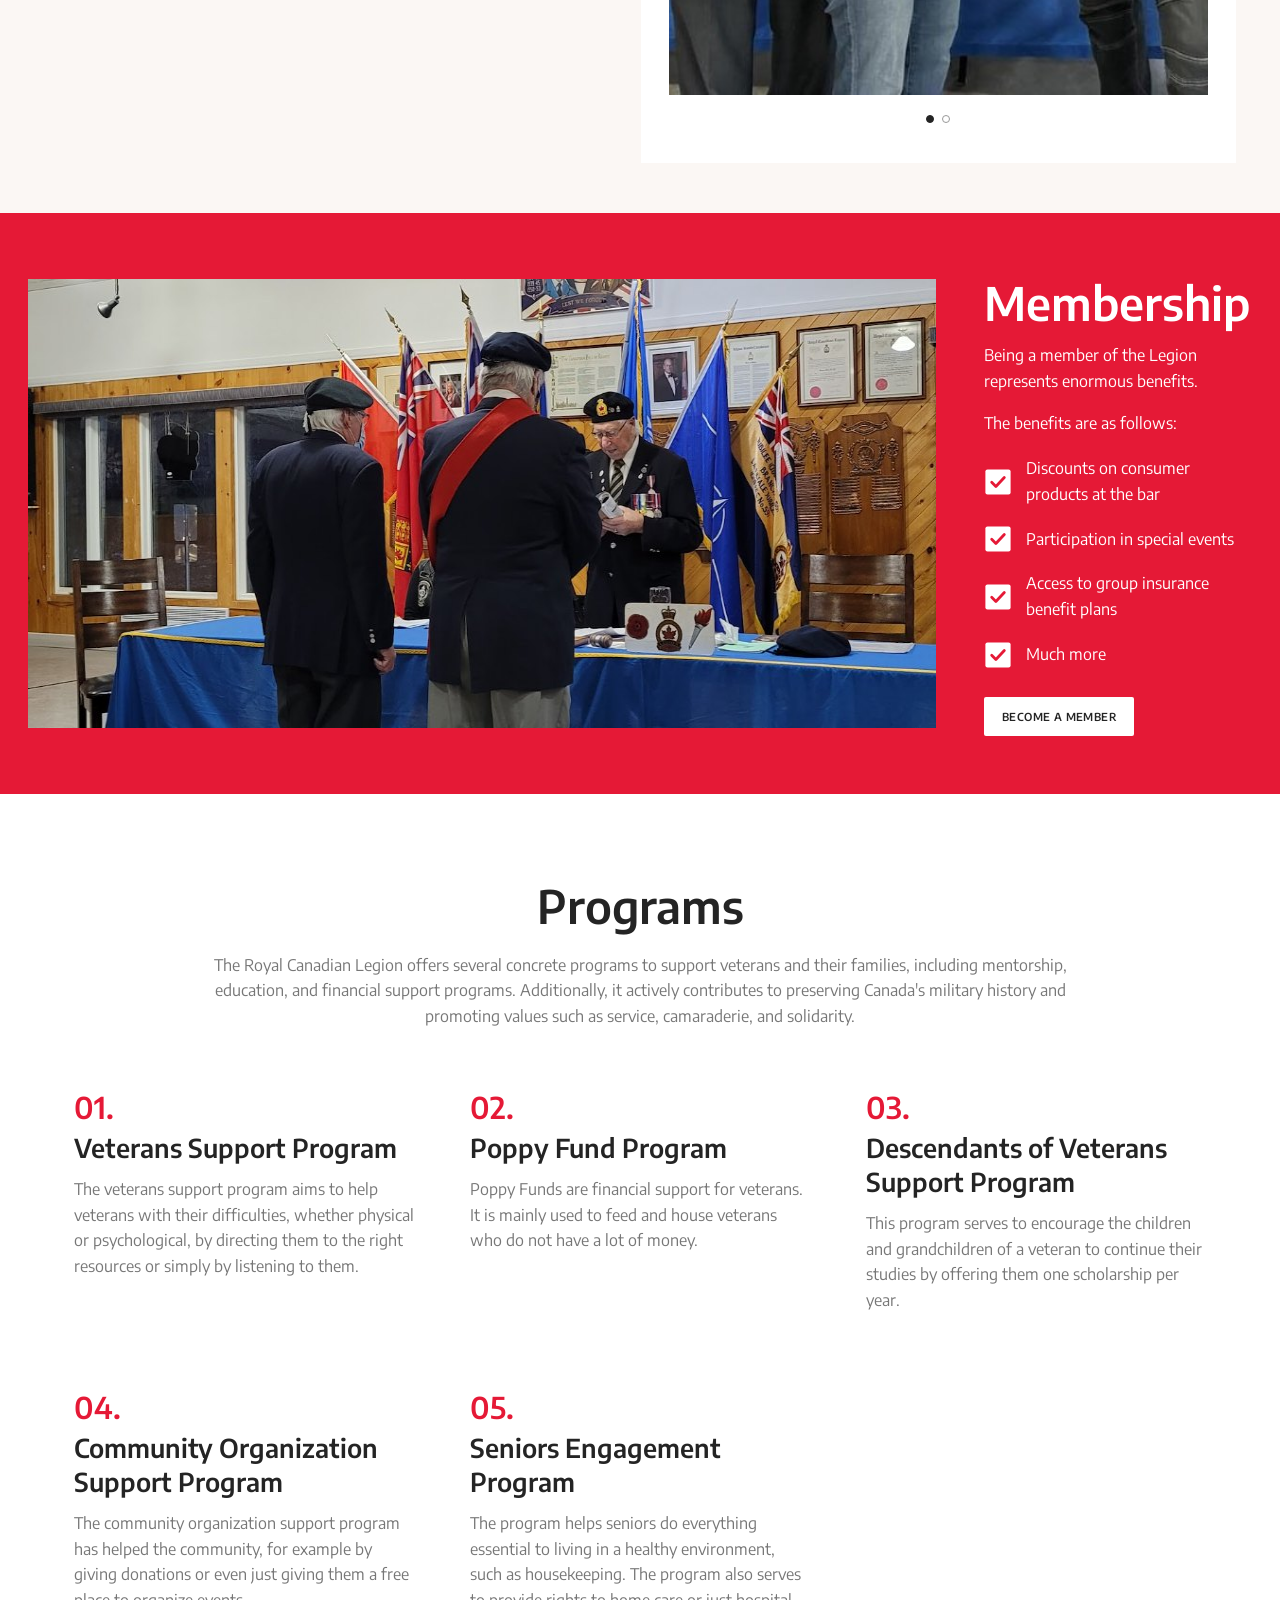
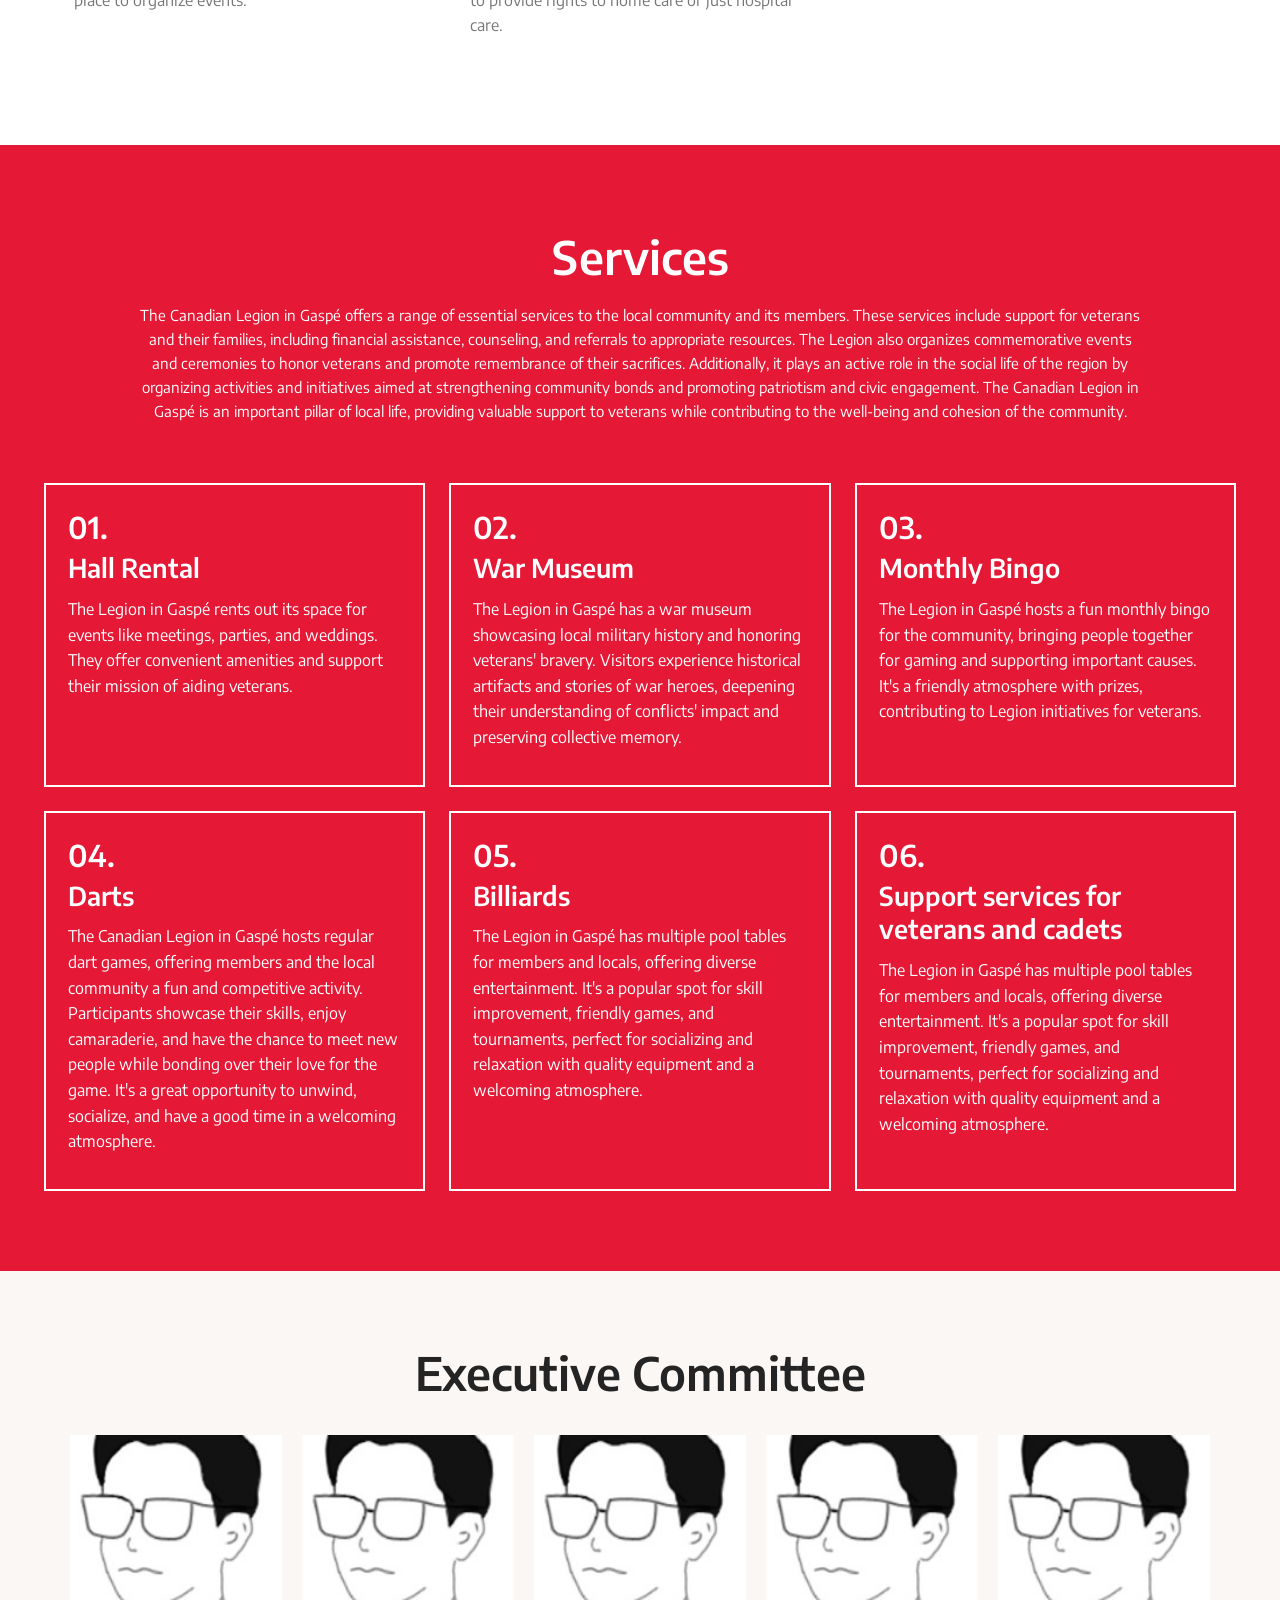
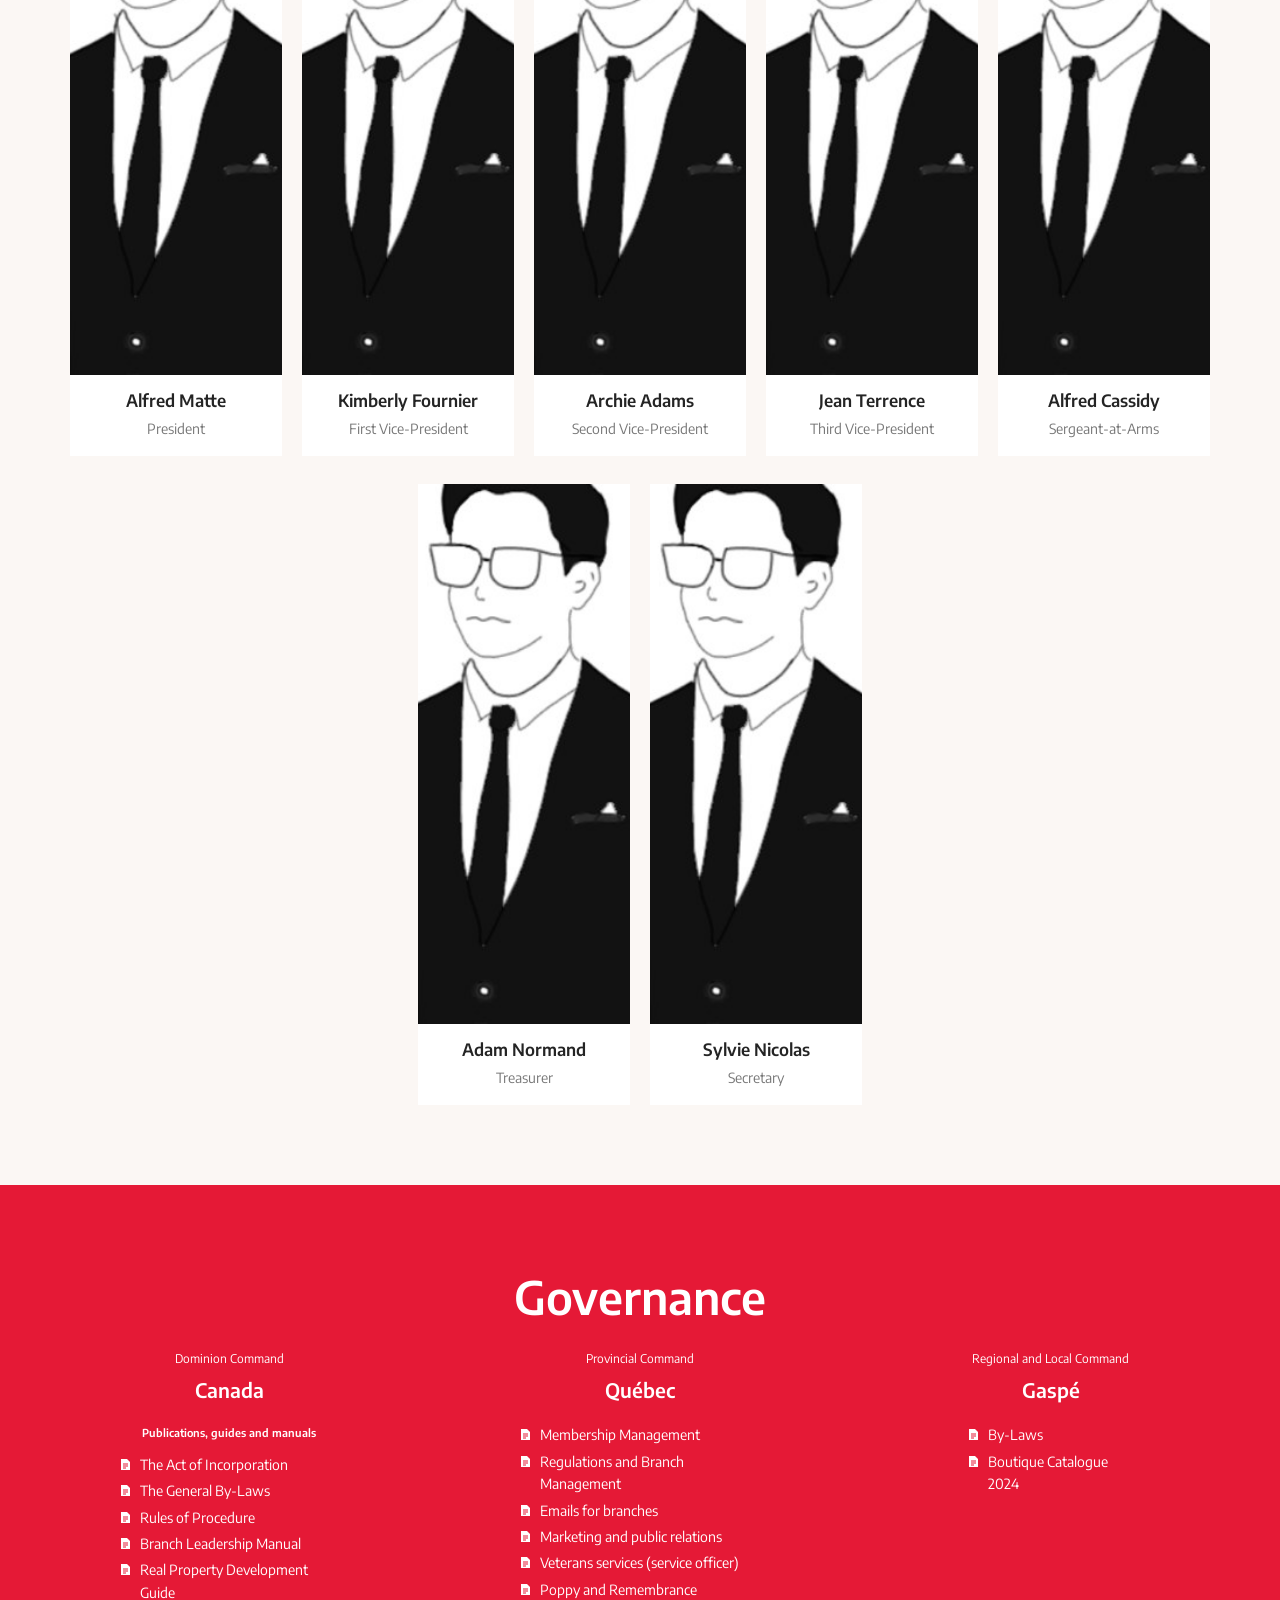
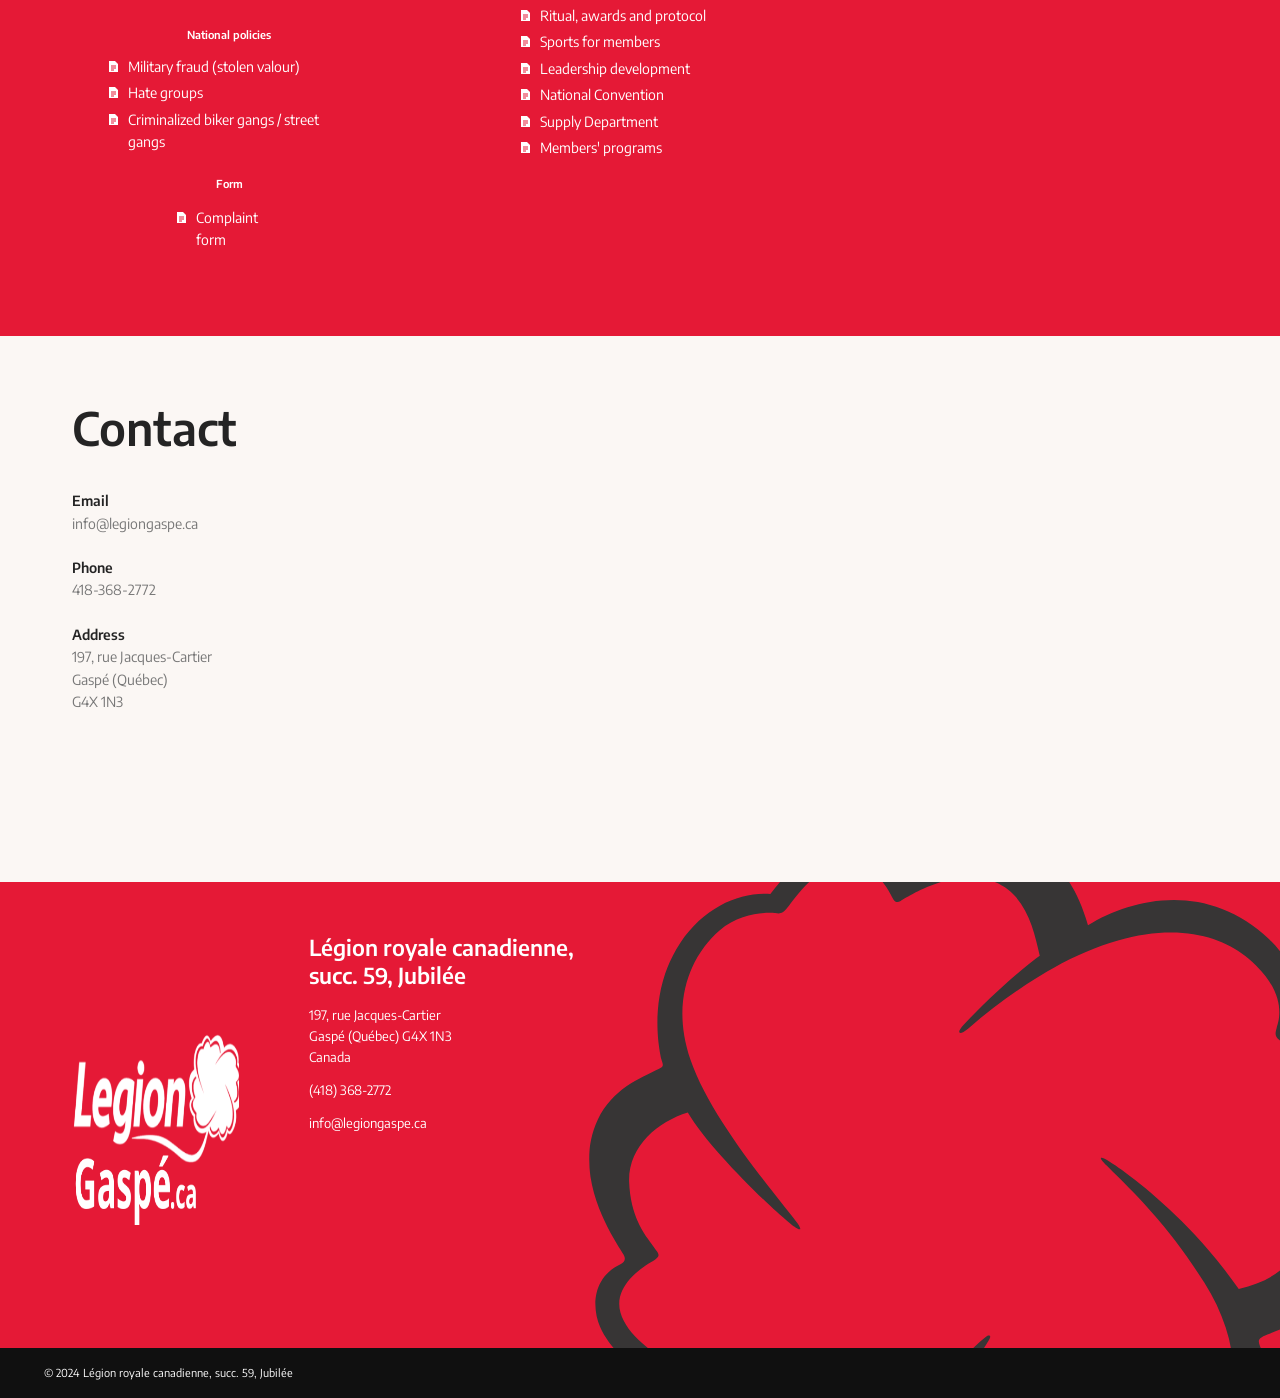
==== commit aa7e093b: "Link Facebook button to facebook.com/legiongaspe; serve on legiongaspe.ca Co-Authored-By: Claude Opu" ====
--- a/index.html
+++ b/index.html
@@ -52,7 +52,7 @@
 
 <section class="fb" id="events">
   <div class="wrap">
-    <a class="fb-btn" href="https://www.facebook.com/" target="_blank" rel="noopener">
+    <a class="fb-btn" href="https://www.facebook.com/legiongaspe" target="_blank" rel="noopener">
       <svg viewBox="0 0 24 24" width="64" height="64" aria-hidden="true"><path fill="currentColor" d="M24 12.07C24 5.4 18.63 0 12 0S0 5.4 0 12.07C0 18.1 4.39 23.1 10.13 24v-8.44H7.08v-3.49h3.05V9.41c0-3.02 1.79-4.69 4.53-4.69 1.31 0 2.68.24 2.68.24v2.97h-1.51c-1.49 0-1.96.93-1.96 1.89v2.25h3.33l-.53 3.49h-2.8V24C19.61 23.1 24 18.1 24 12.07z"/></svg>
       <span class="fb-copy"><span class="fb-kicker">Events and latest news</span><span class="fb-main">Follow us on Facebook</span><span class="fb-text">Our upcoming events, activities and announcements are posted on our Facebook page.</span></span>
       <span class="fb-arrow" aria-hidden="true">&#8594;</span>
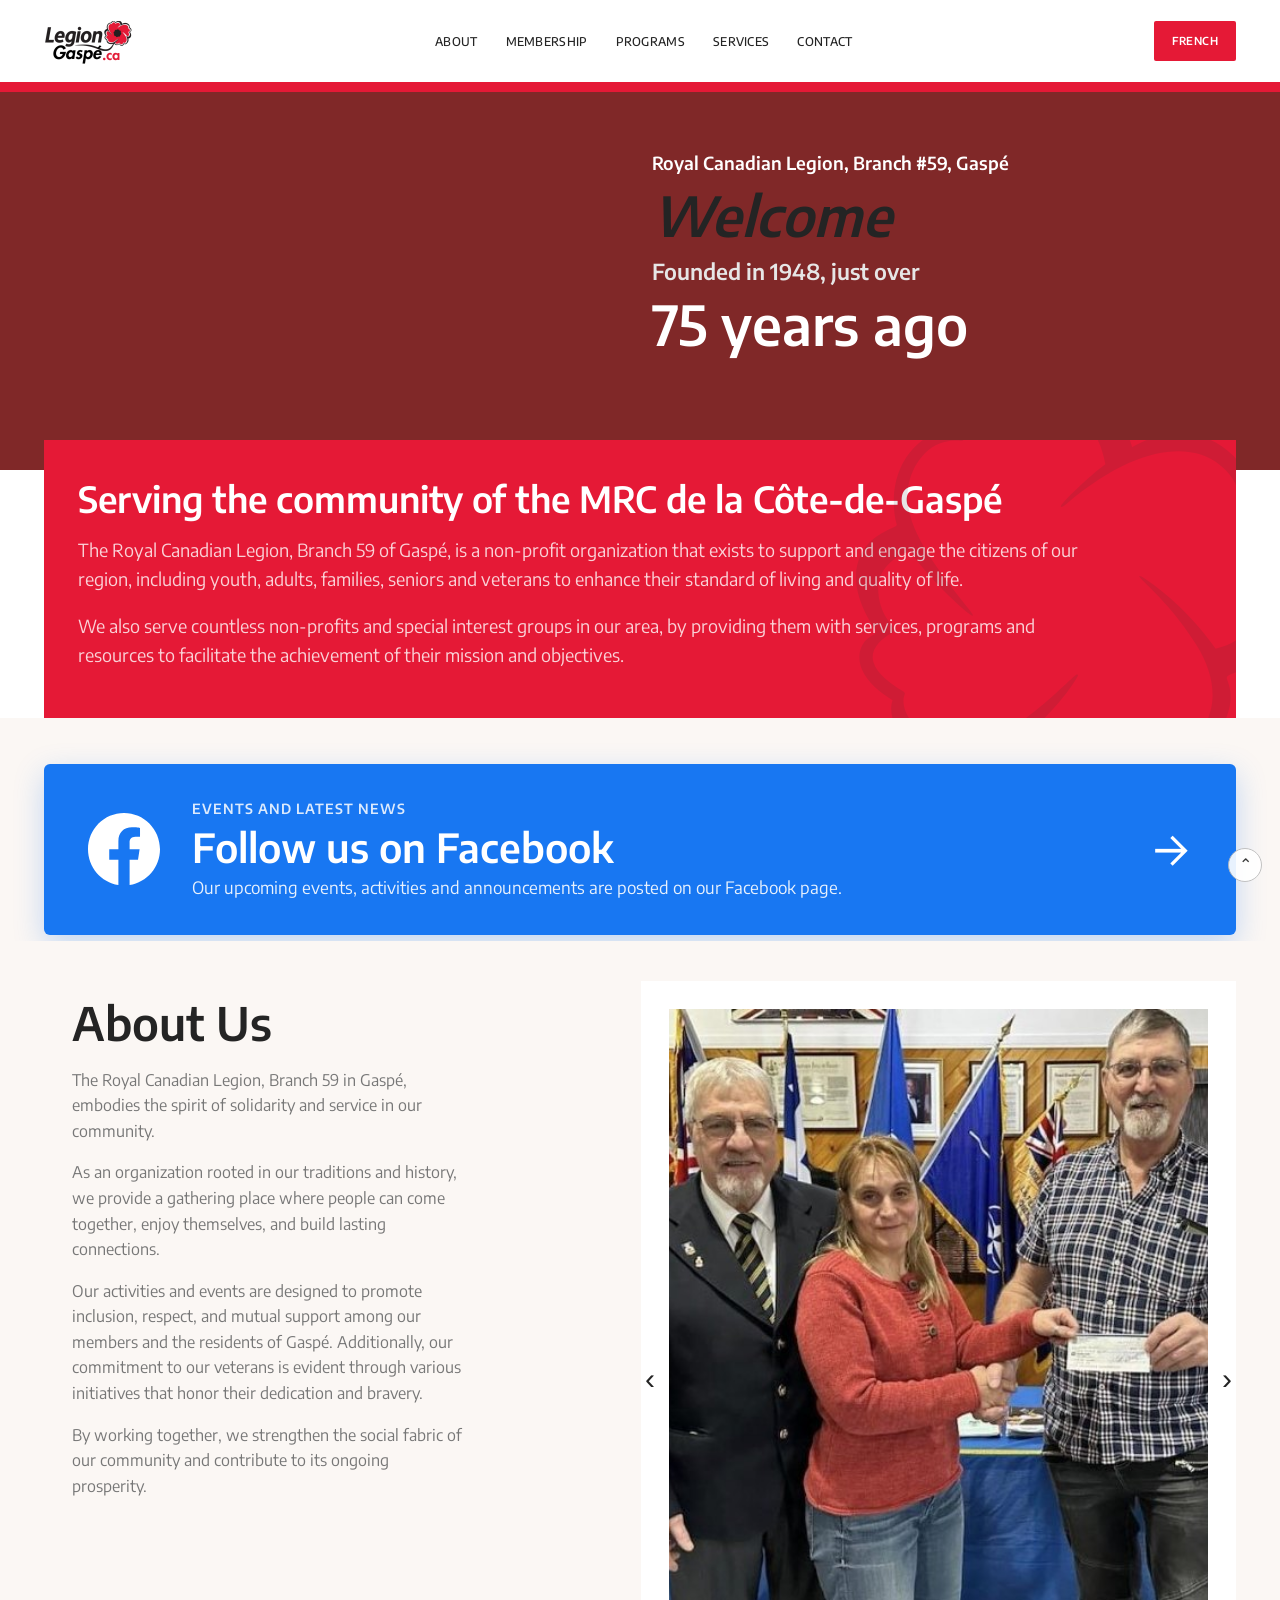
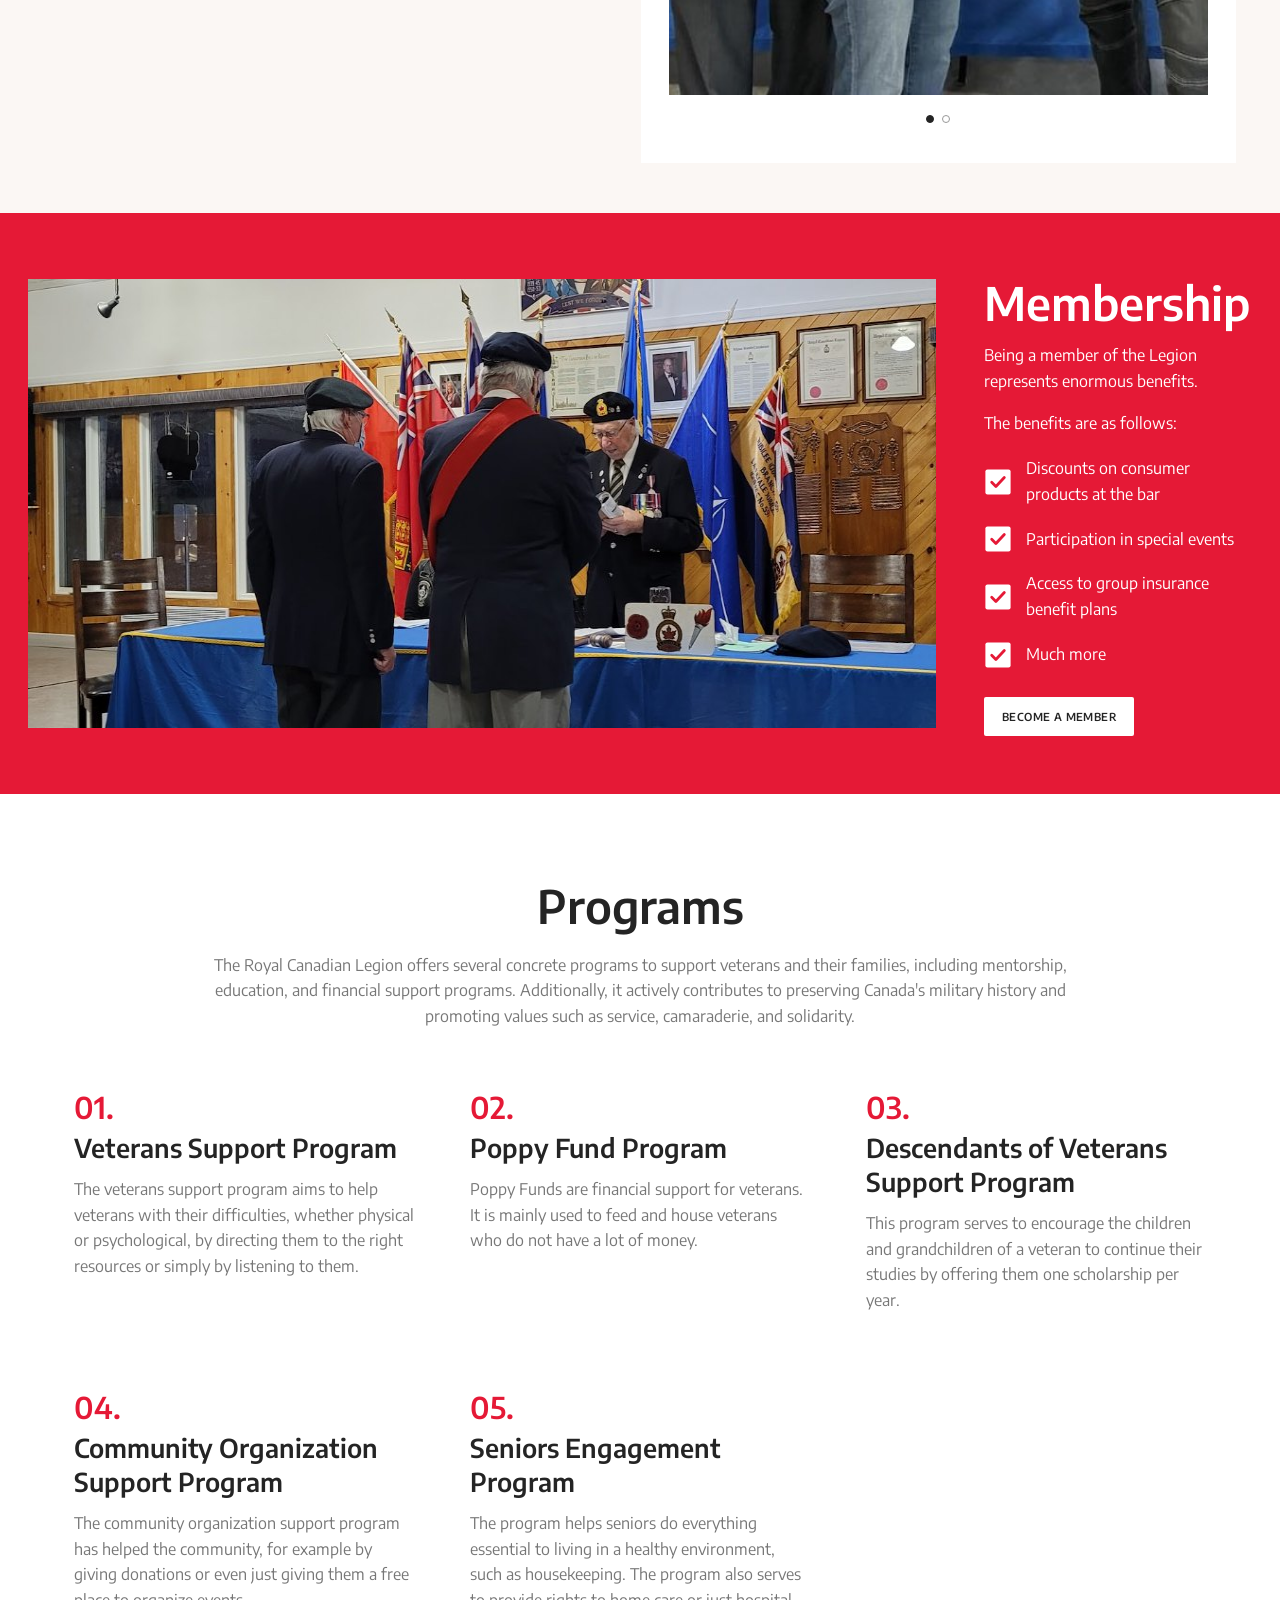
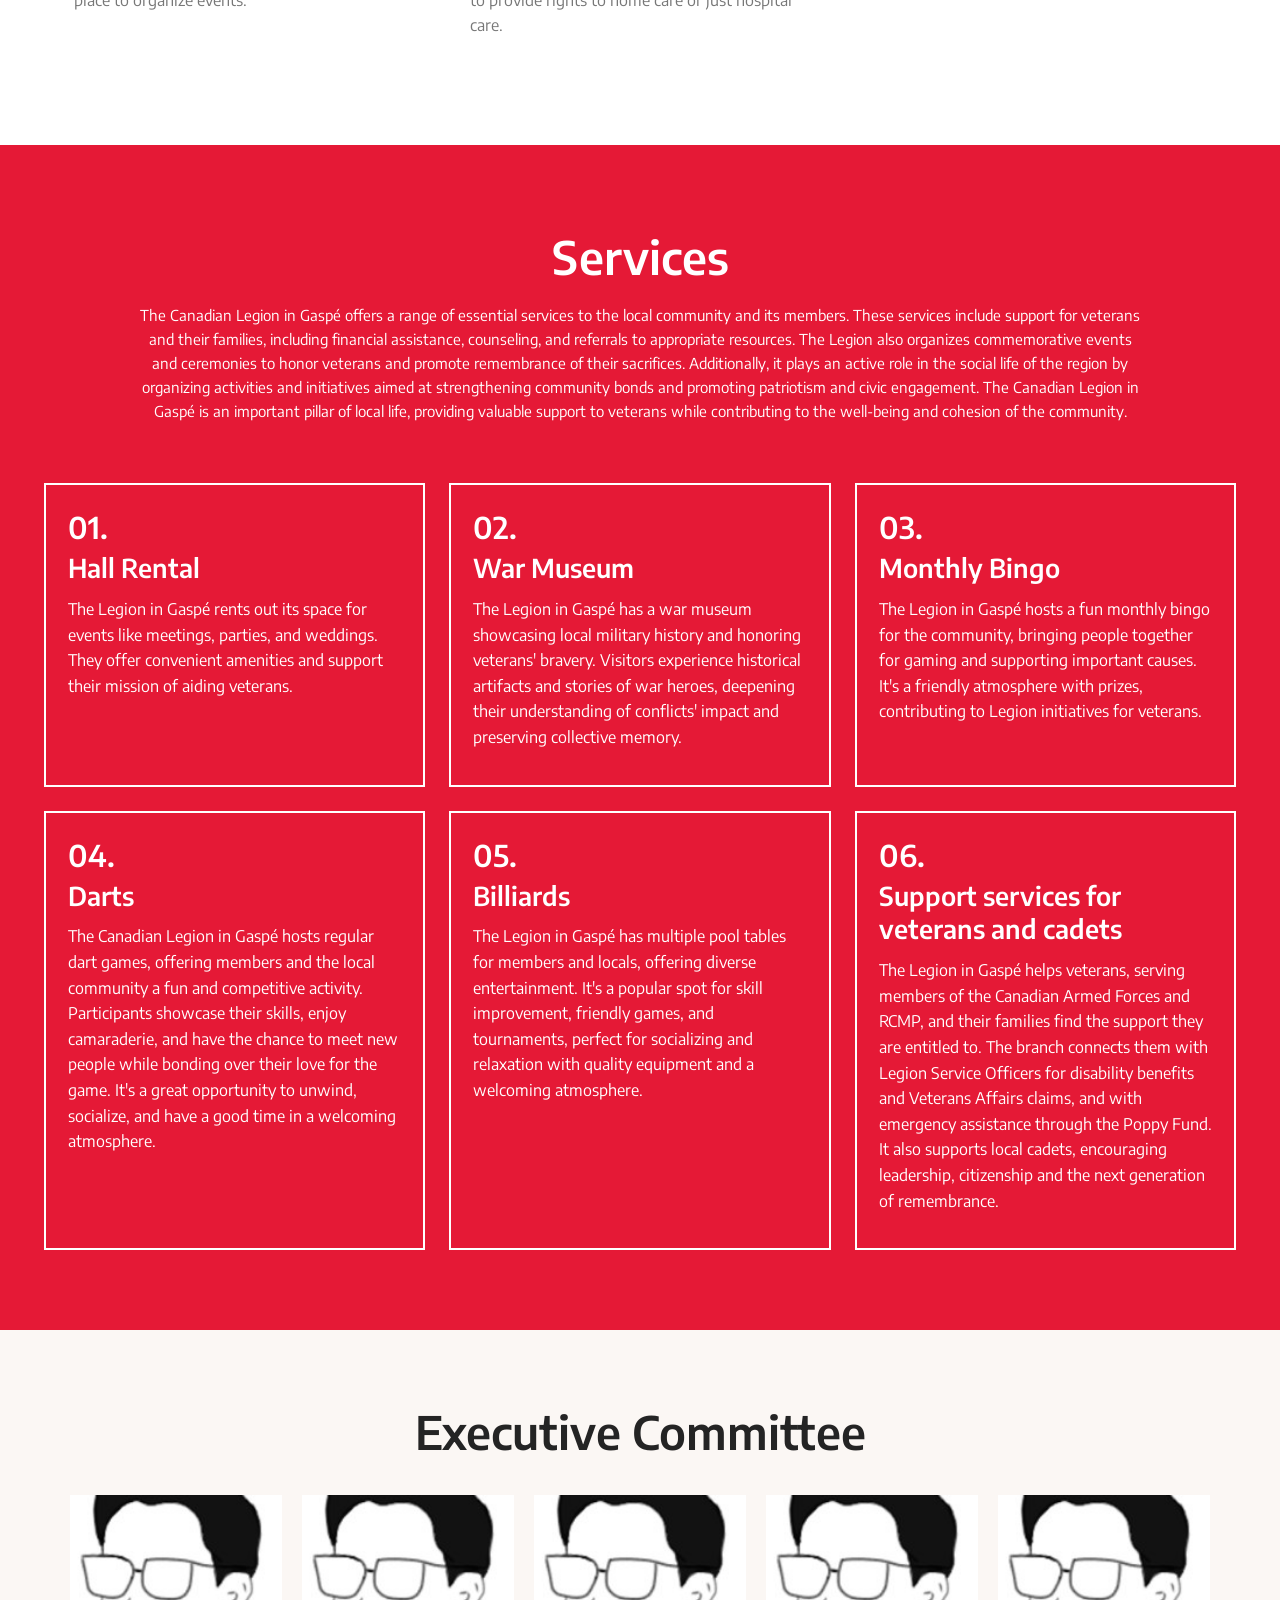
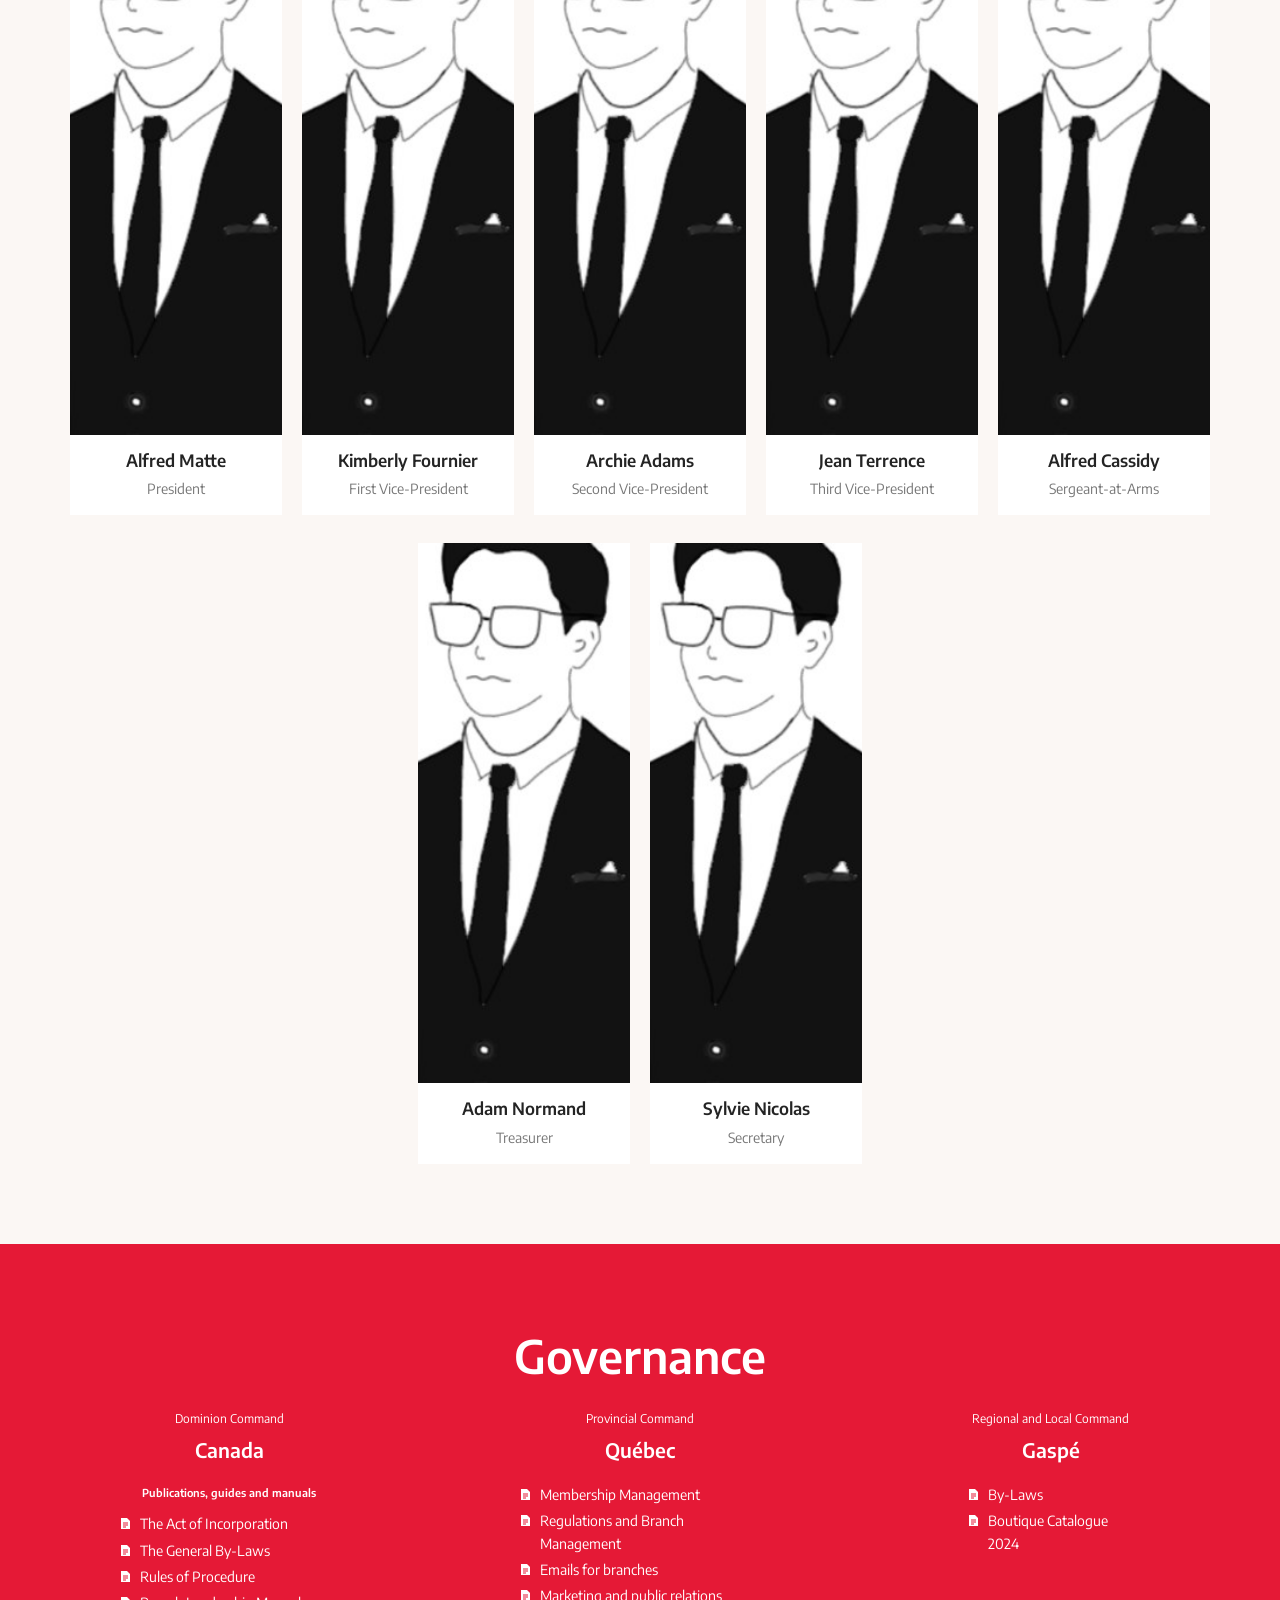
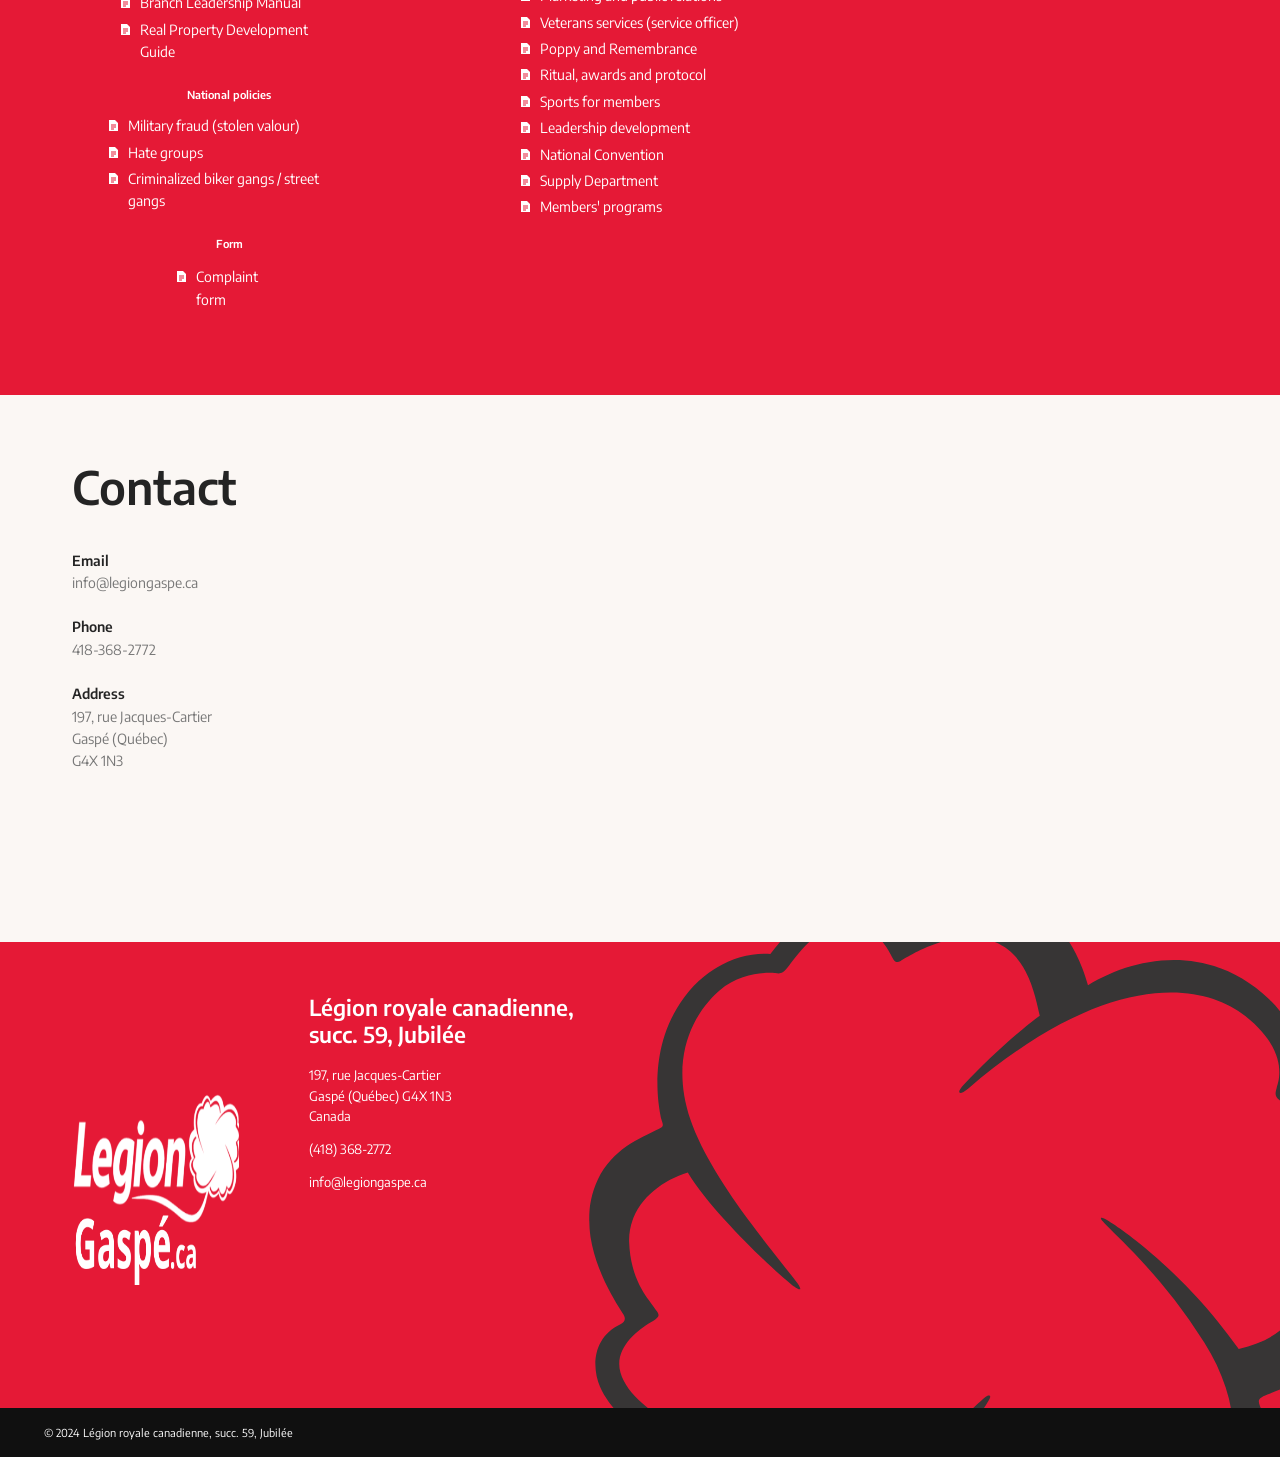
==== commit 6bd6d868: "Link bylaws to public Drive PDF; write service 06 text (EN/FR) Co-Authored-By: Claude Opus 5.5 <nore" ====
--- a/index.html
+++ b/index.html
@@ -119,7 +119,7 @@
       <div class="item"><span class="num">03.</span><h3>Monthly Bingo</h3><p>The Legion in Gaspé hosts a fun monthly bingo for the community, bringing people together for gaming and supporting important causes. It&#x27;s a friendly atmosphere with prizes, contributing to Legion initiatives for veterans.</p></div>
       <div class="item"><span class="num">04.</span><h3>Darts</h3><p>The Canadian Legion in Gaspé hosts regular dart games, offering members and the local community a fun and competitive activity. Participants showcase their skills, enjoy camaraderie, and have the chance to meet new people while bonding over their love for the game. It&#x27;s a great opportunity to unwind, socialize, and have a good time in a welcoming atmosphere.</p></div>
       <div class="item"><span class="num">05.</span><h3>Billiards</h3><p>The Legion in Gaspé has multiple pool tables for members and locals, offering diverse entertainment. It&#x27;s a popular spot for skill improvement, friendly games, and tournaments, perfect for socializing and relaxation with quality equipment and a welcoming atmosphere.</p></div>
-      <div class="item"><span class="num">06.</span><h3>Support services for veterans and cadets</h3><p>The Legion in Gaspé has multiple pool tables for members and locals, offering diverse entertainment. It&#x27;s a popular spot for skill improvement, friendly games, and tournaments, perfect for socializing and relaxation with quality equipment and a welcoming atmosphere.</p></div>
+      <div class="item"><span class="num">06.</span><h3>Support services for veterans and cadets</h3><p>The Legion in Gaspé helps veterans, serving members of the Canadian Armed Forces and RCMP, and their families find the support they are entitled to. The branch connects them with Legion Service Officers for disability benefits and Veterans Affairs claims, and with emergency assistance through the Poppy Fund. It also supports local cadets, encouraging leadership, citizenship and the next generation of remembrance.</p></div>
     </div>
   </div>
 </section>
@@ -184,7 +184,7 @@
       <div>
         <span class="label">Regional and Local Command</span><h3>Gaspé</h3>
         <ul>
-          <li><a href="assets/rclg-reglements-bylaws.pdf">By-Laws</a></li>
+          <li><a href="https://drive.google.com/file/d/1bBctZ7zup7xiVicjZaNbUfQUjpvXjLvm/view" target="_blank" rel="noopener">By-Laws</a></li>
           <li><a href="https://portal.legion.ca/docs/default-source/branch-and-command-resources/supply/catalogue_e.pdf" target="_blank" rel="noopener">Boutique Catalogue 2024</a></li>
         </ul>
       </div>
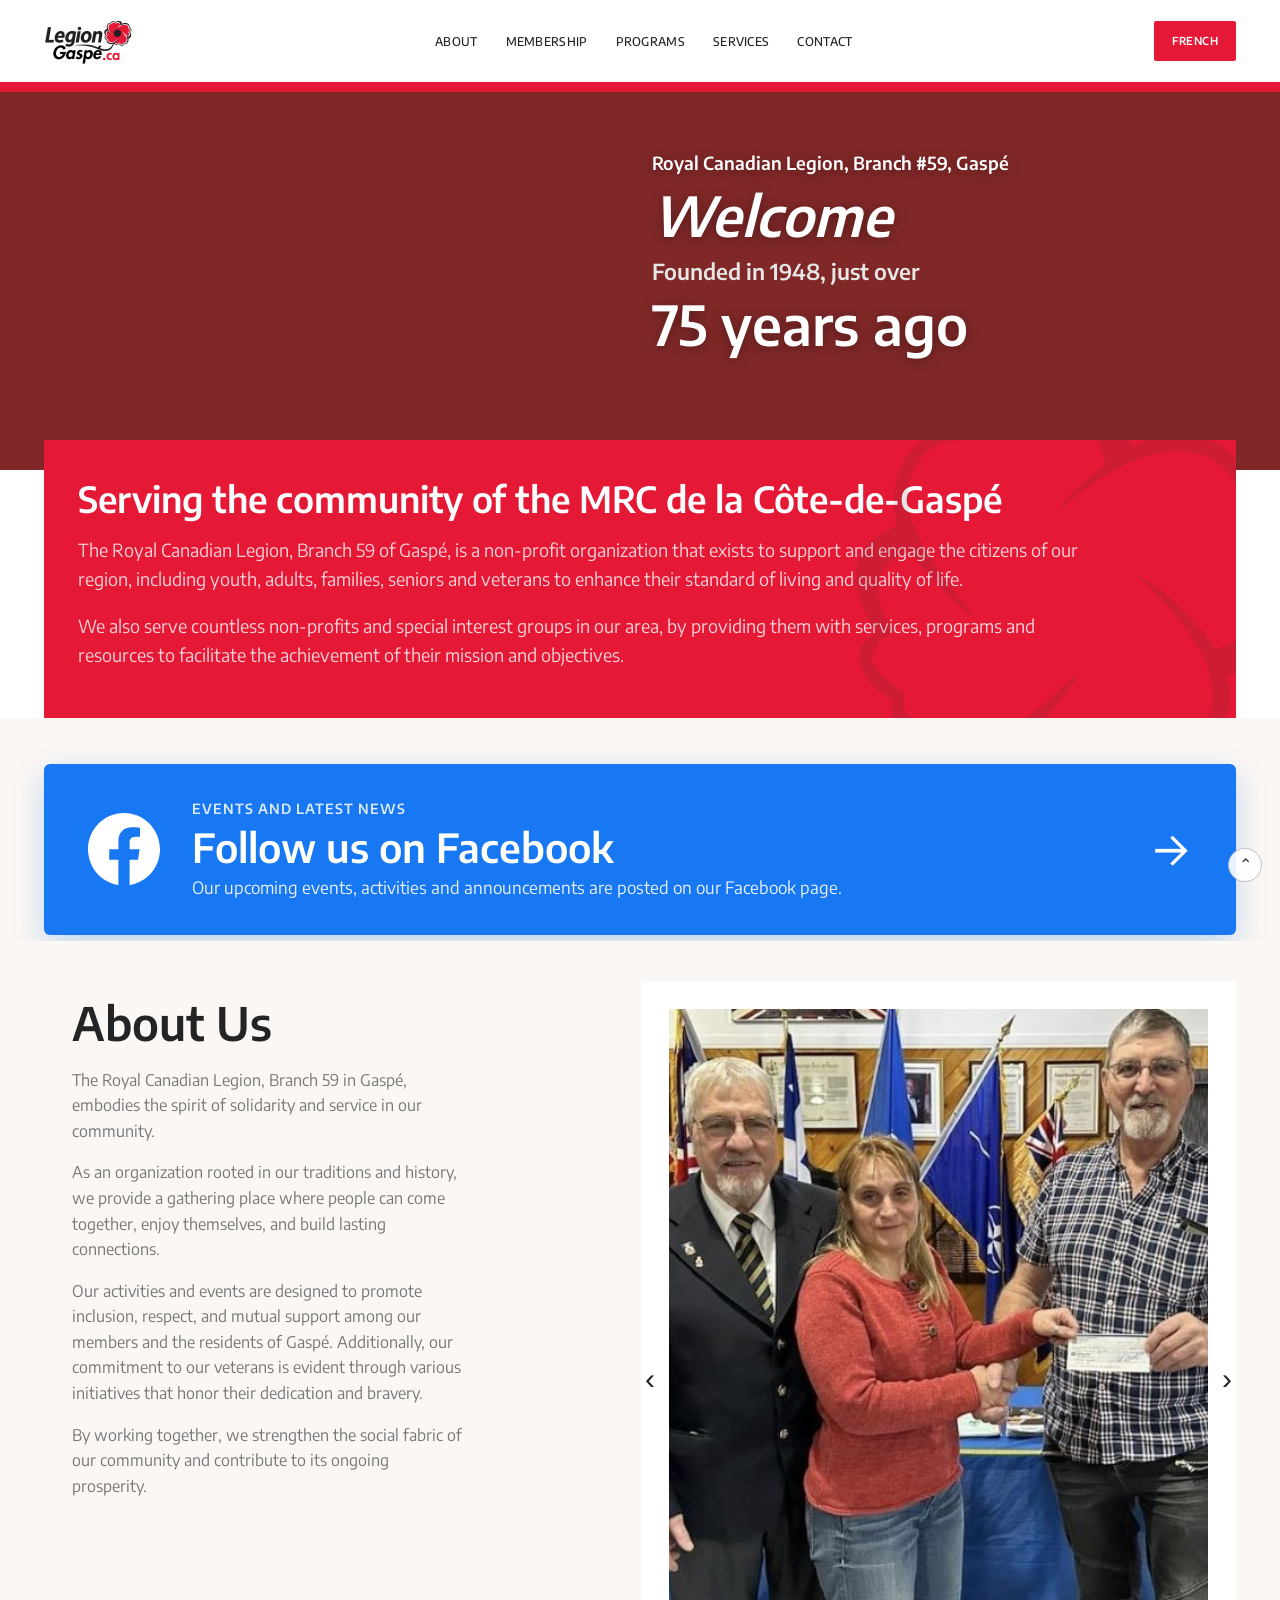
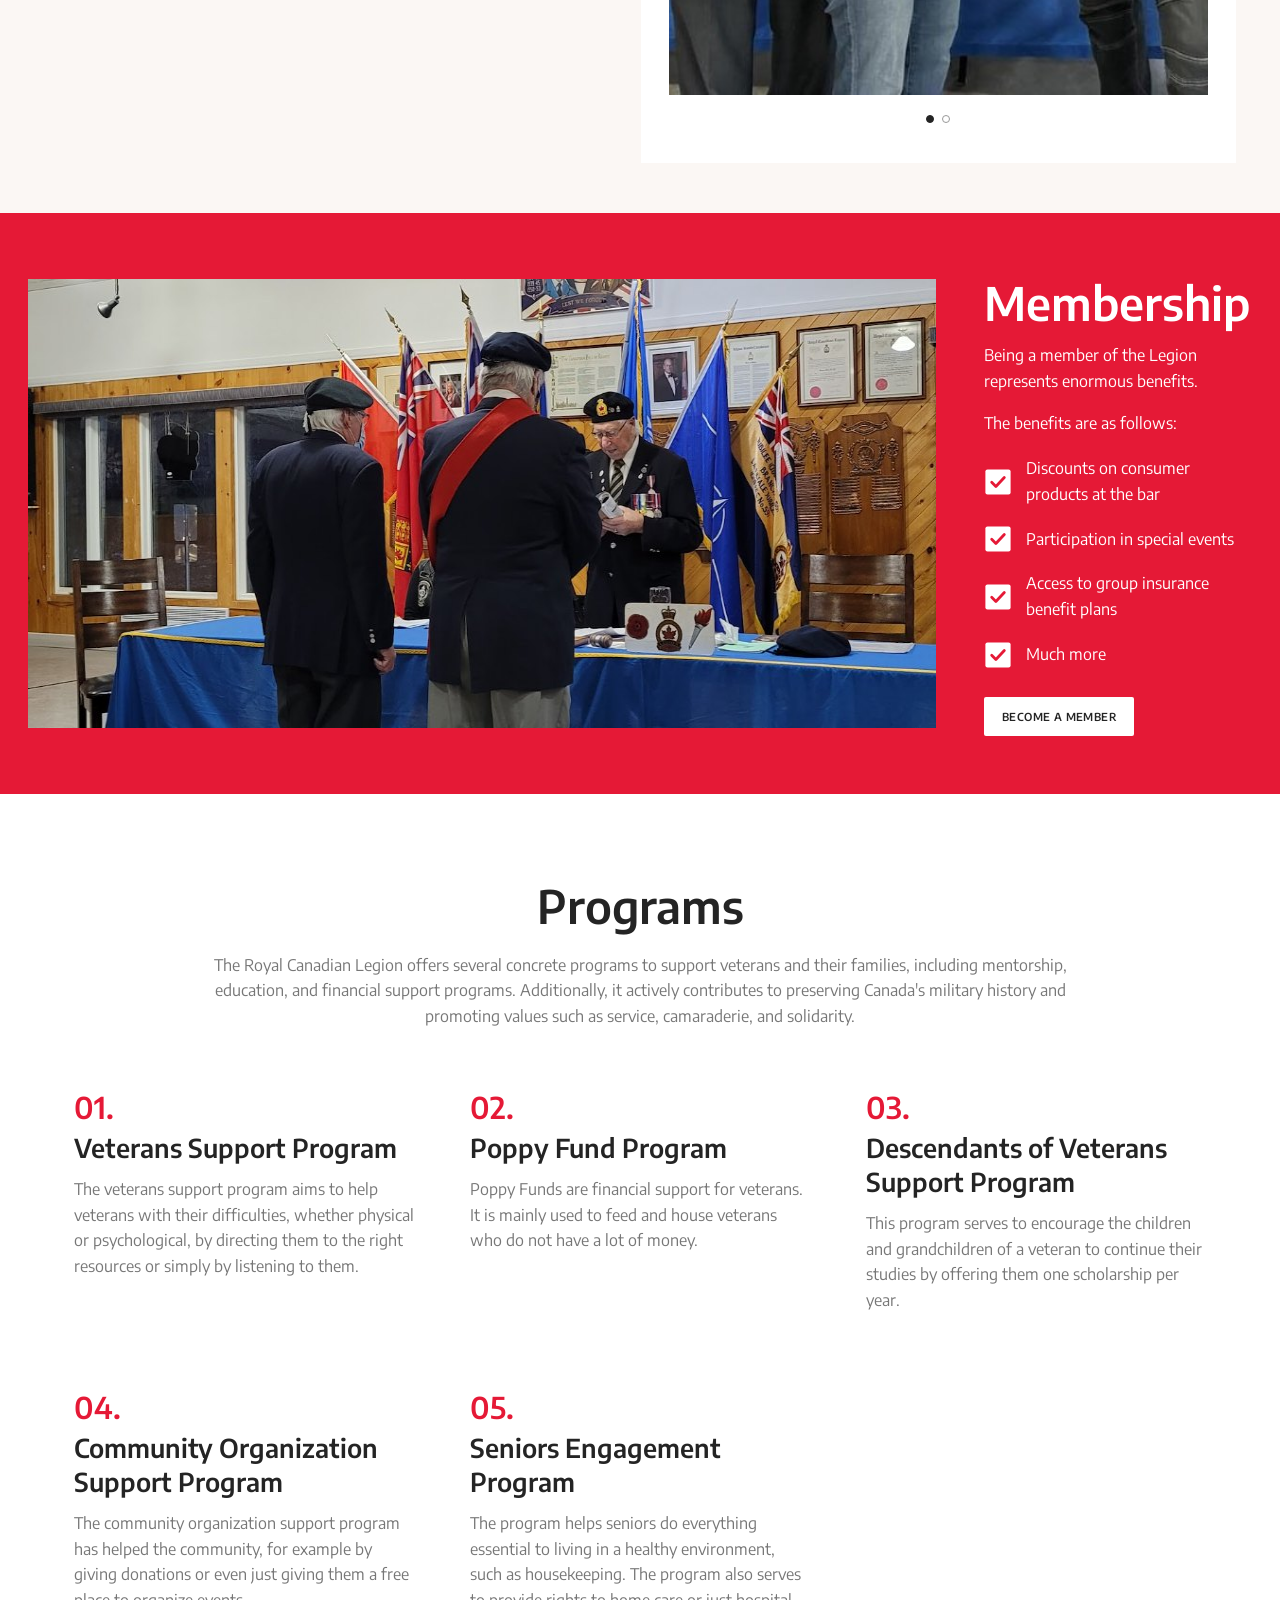
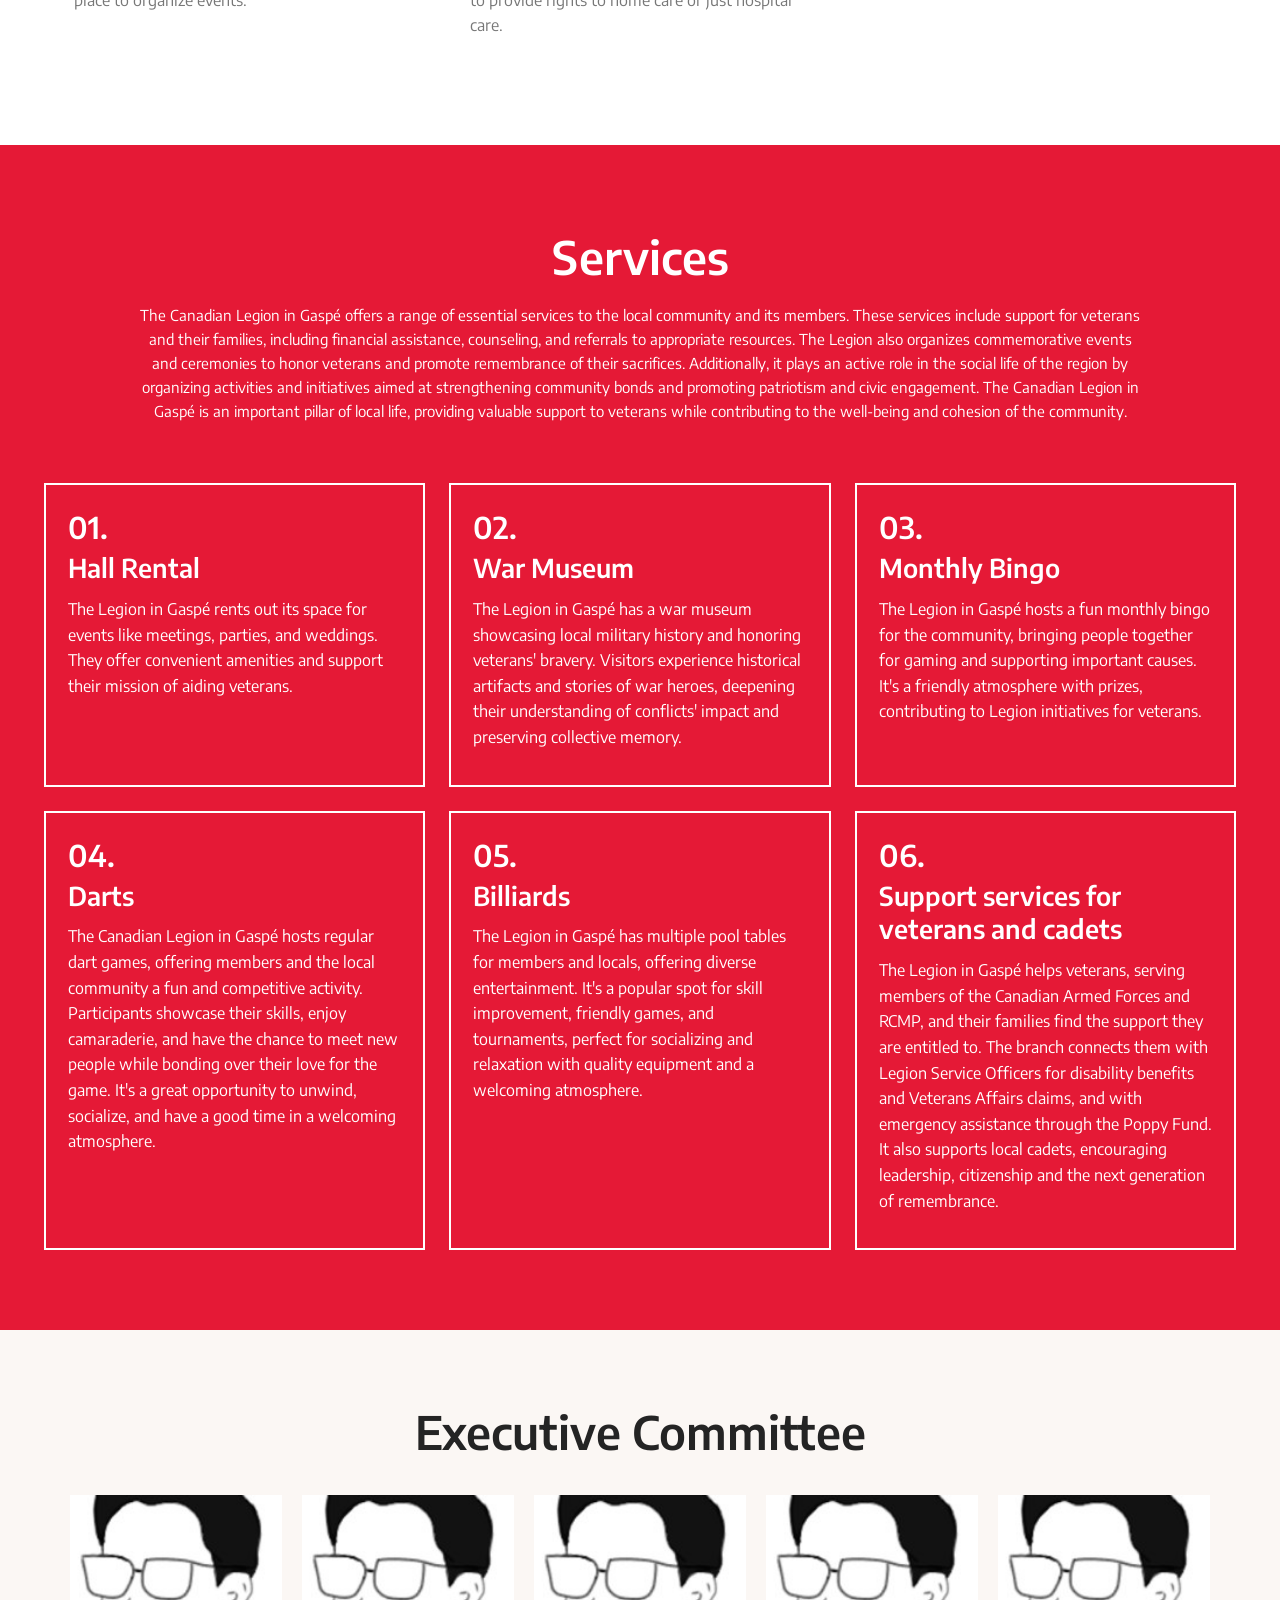
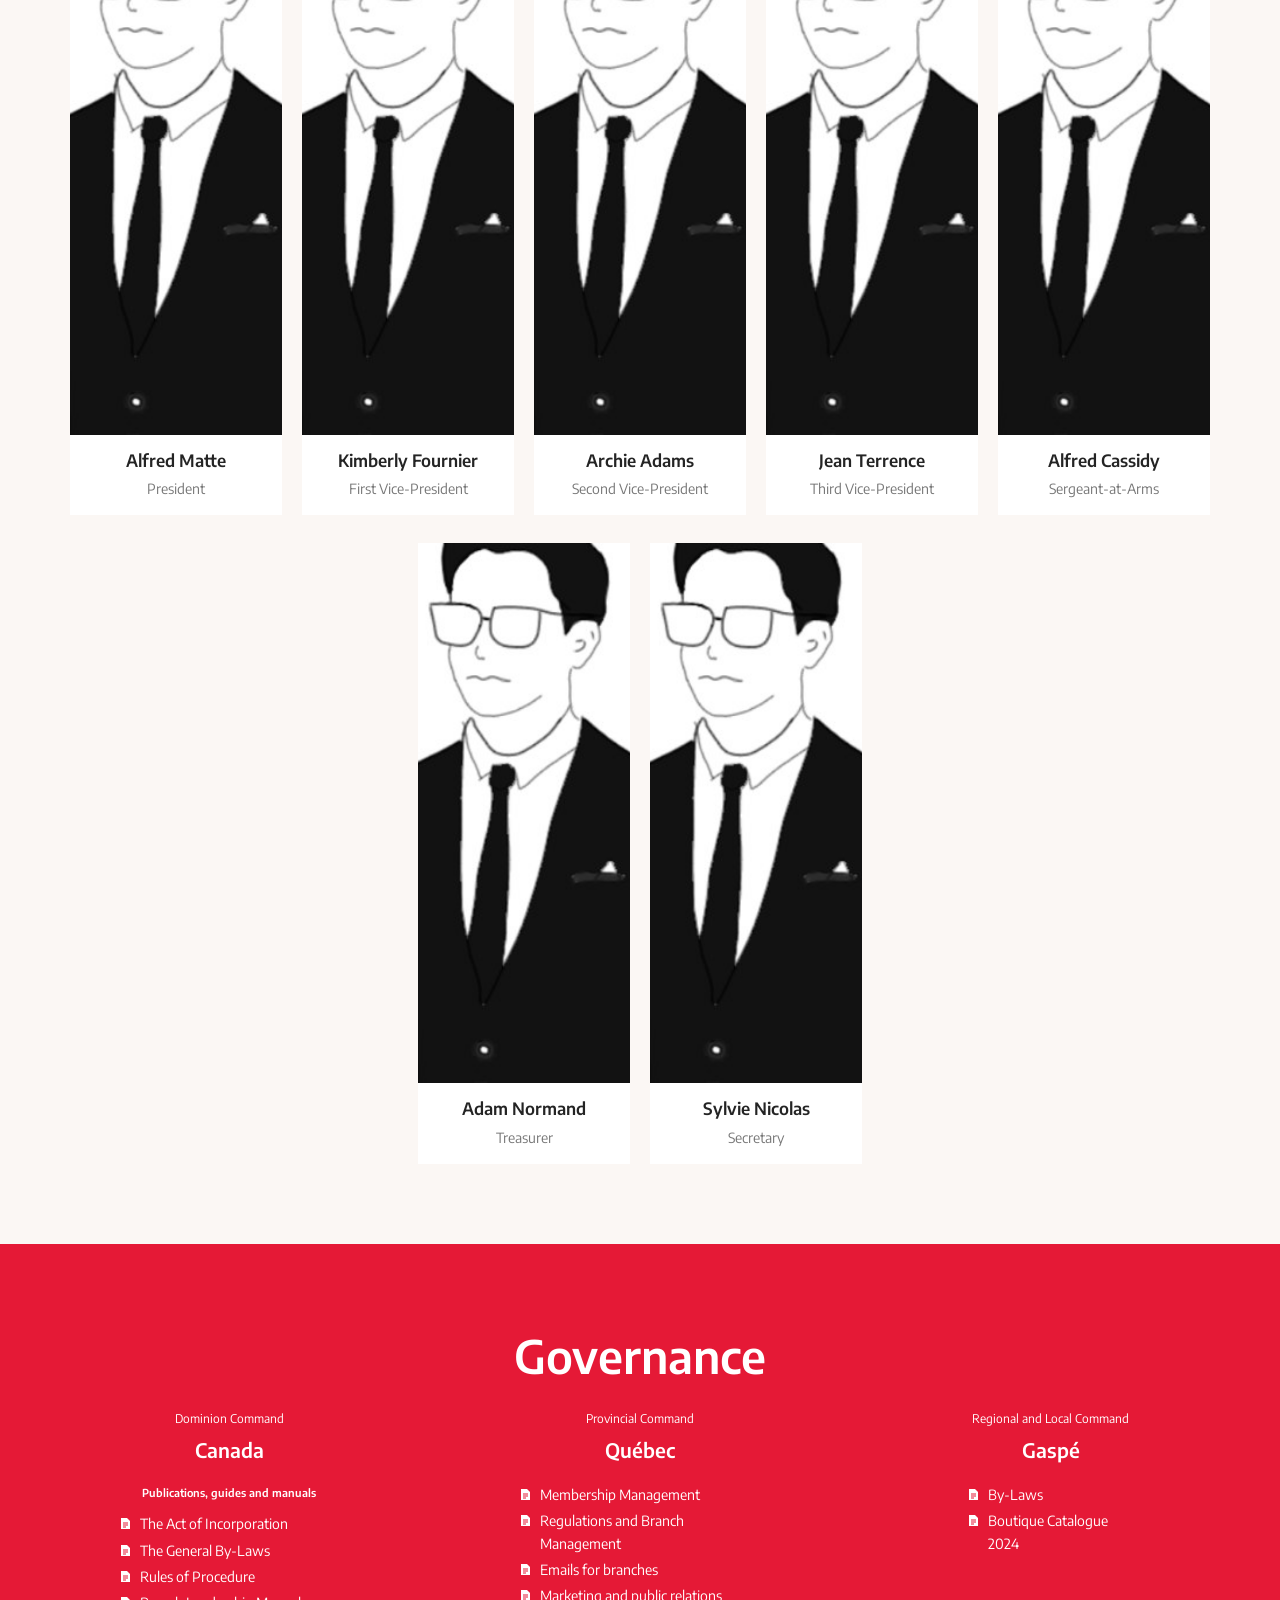
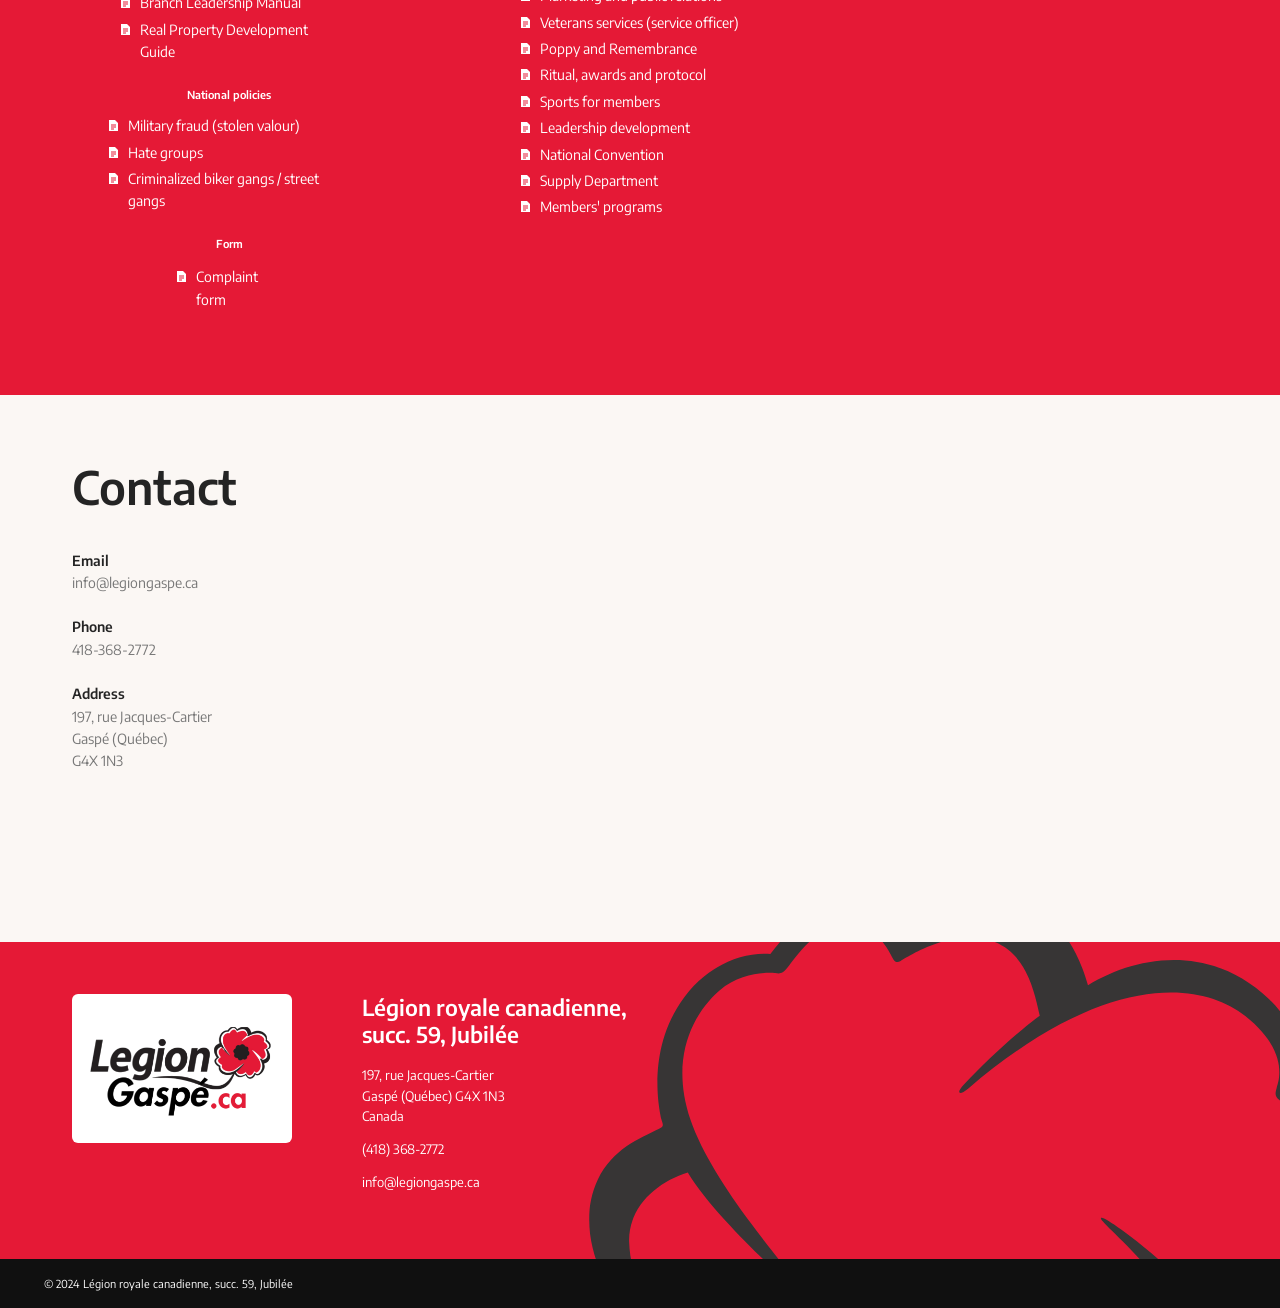
==== commit 194f8aae: "Footer: use the colour logo on a white tile; hero: white headings The white logo was a lossy convers" ====
--- a/index.html
+++ b/index.html
@@ -209,7 +209,7 @@
 
 <footer class="site-footer">
   <div class="wrap">
-    <img class="flogo" src="assets/logo-white.png" alt="Legion Gaspé" width="360" height="360" loading="lazy">
+    <img class="flogo" src="assets/logo.png" alt="Legion Gaspé" width="360" height="240" loading="lazy">
     <div>
       <h2>Légion royale canadienne,<br>succ. 59, Jubilée</h2>
       <p>197, rue Jacques-Cartier<br>Gaspé (Québec) G4X 1N3<br>Canada</p>
--- a/assets/site.css
+++ b/assets/site.css
@@ -35,6 +35,7 @@
 .hero::after{content:"";position:absolute;inset:0;background:rgba(136,40,40,.69)}
 .hero .wrap{position:relative;z-index:1;height:100%;display:flex;align-items:center}
 .hero-text{margin-left:50%;padding-left:12px;color:var(--white)}
+.hero-text h1,.hero-text .big,.hero-text .kicker{color:var(--white);text-shadow:0 2px 12px rgba(0,0,0,.35)}
 .hero-text .kicker{font-size:18px;font-weight:600;line-height:1;margin-bottom:14px}
 .hero-text .big{font-size:55px;font-weight:600;line-height:1.05}
 .hero-text .big.it{font-style:italic;margin-bottom:10px}
@@ -121,7 +122,7 @@
 .site-footer{position:relative;overflow:hidden;background:var(--red);color:var(--white)}
 .site-footer::after{content:"";position:absolute;left:46%;top:-40px;width:760px;height:700px;background:url(poppy.svg) no-repeat 0 0/contain;pointer-events:none}
 .site-footer .wrap{position:relative;z-index:1;display:flex;gap:70px;padding:52px 0 54px}
-.site-footer .flogo{width:167px;margin-left:28px}
+.site-footer .flogo{width:220px;height:auto;align-self:flex-start;object-fit:contain;margin-left:28px;background:var(--white);padding:12px 16px;border-radius:6px}
 .site-footer h2{font-size:22px;line-height:1.25;color:var(--white);margin-bottom:16px}
 .site-footer p{font-size:13px;line-height:1.6;margin:0 0 12px}
 .site-footer a{text-decoration:none}
@@ -162,7 +163,7 @@
   .slider{padding:16px 16px 30px}
   .exec{width:calc(50% - 10px)}
   .site-footer .wrap{flex-direction:column;gap:28px}
-  .site-footer .flogo{margin-left:0;width:140px}
+  .site-footer .flogo{margin-left:0;width:190px}
   .site-footer::after{left:30%;top:auto;bottom:-120px;width:520px;height:480px}
   .header-cta{display:none}
 }
